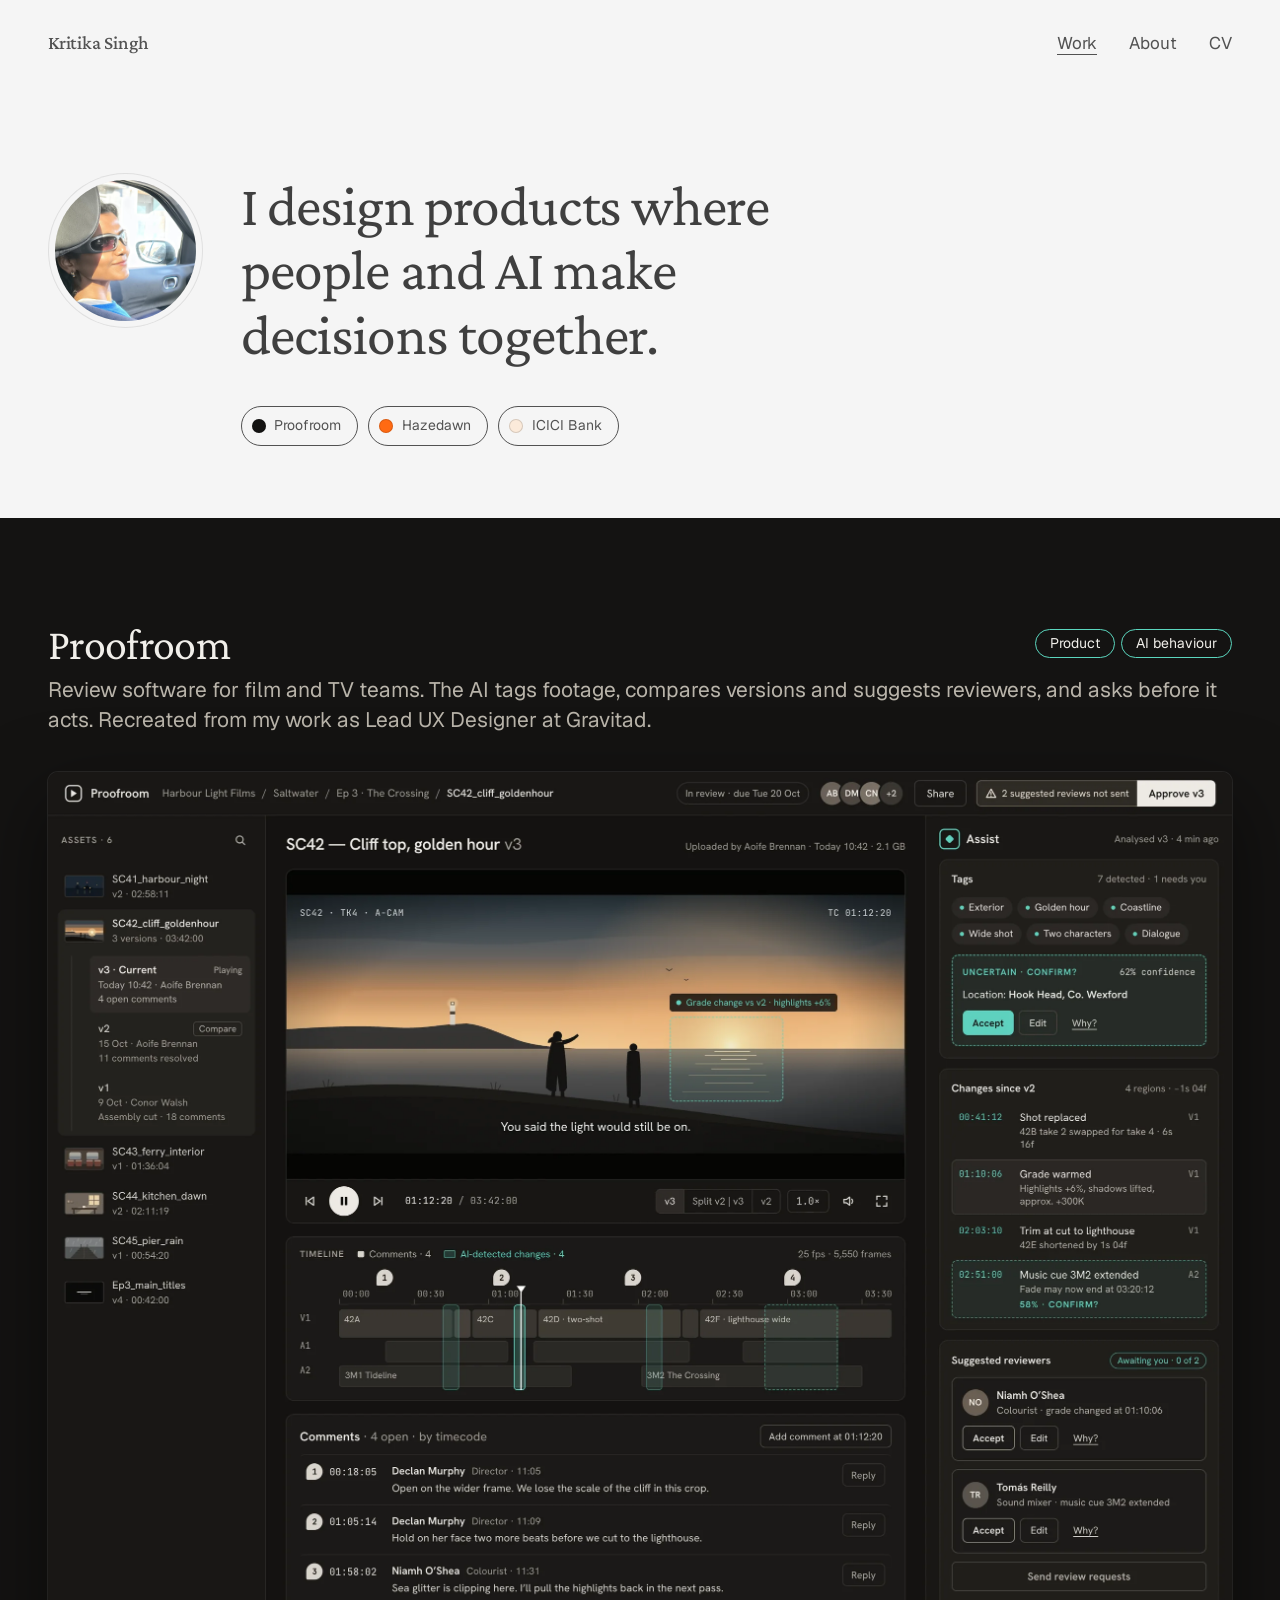
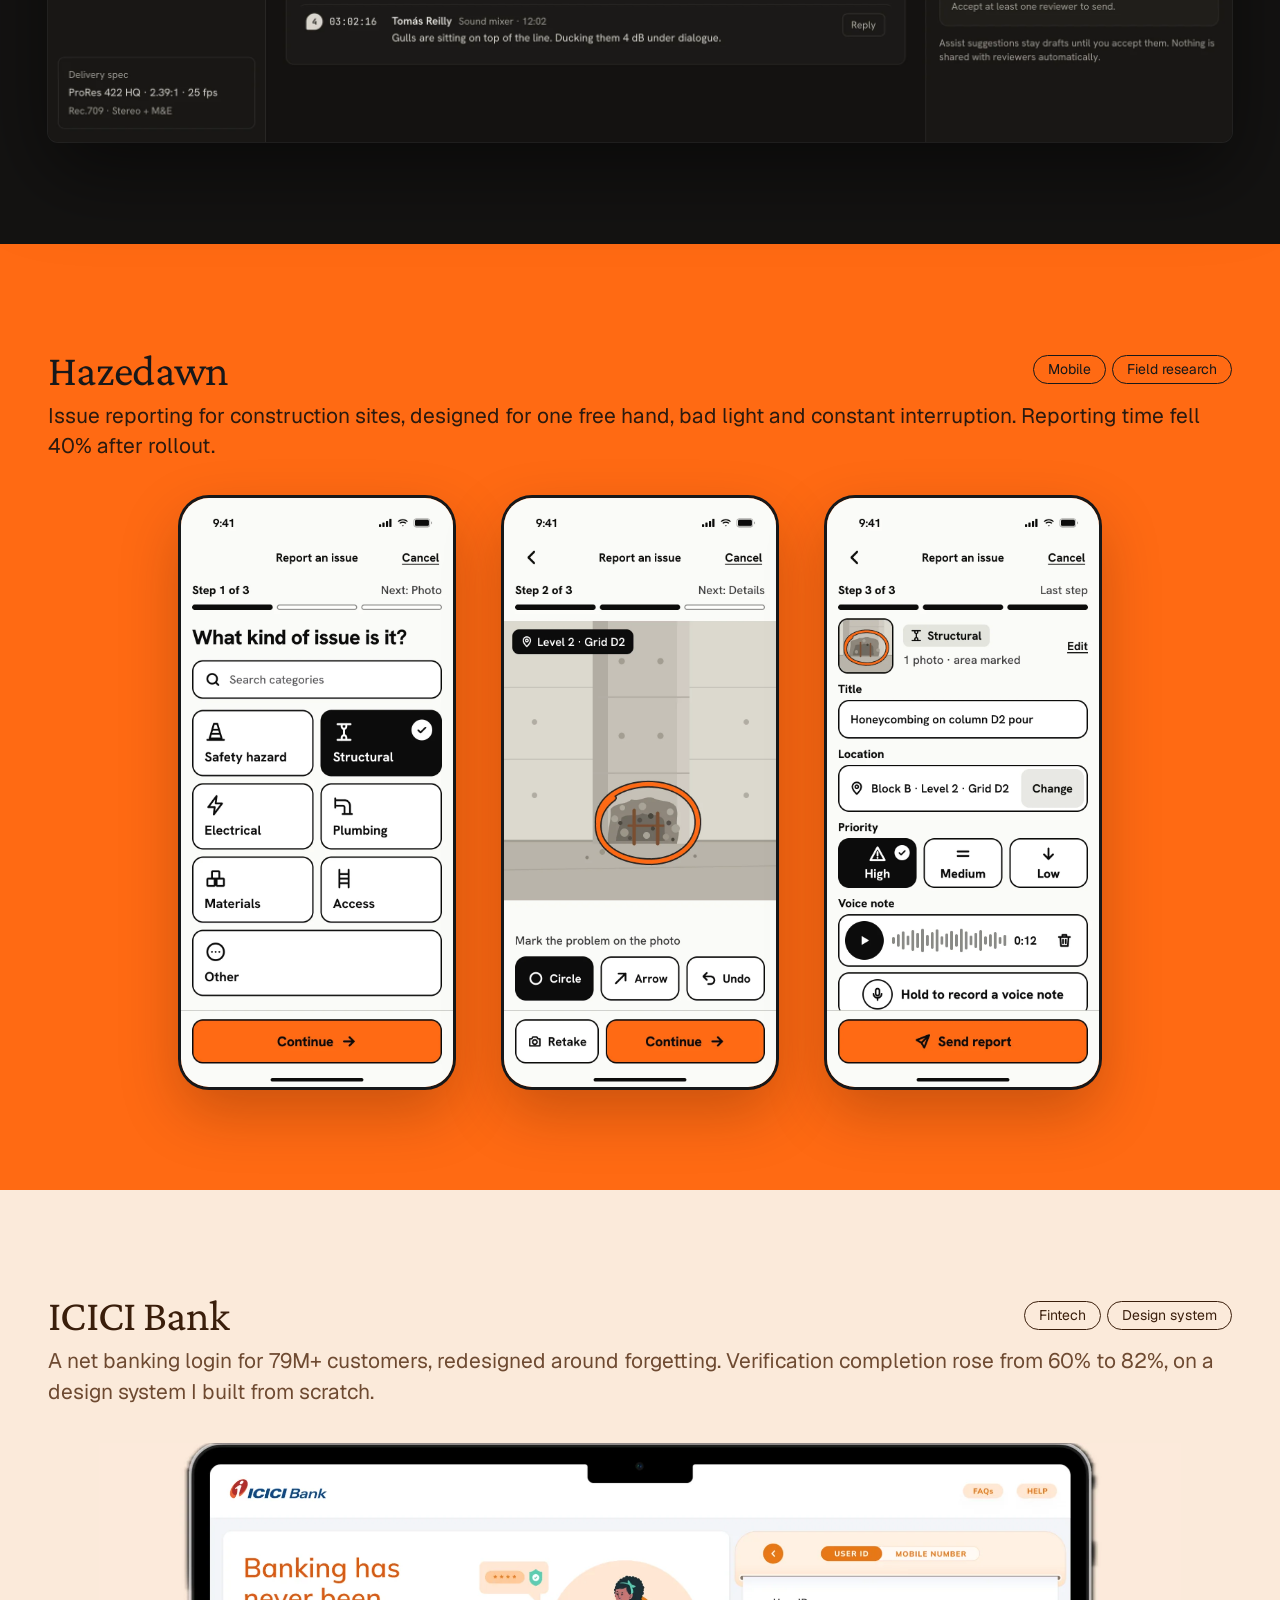
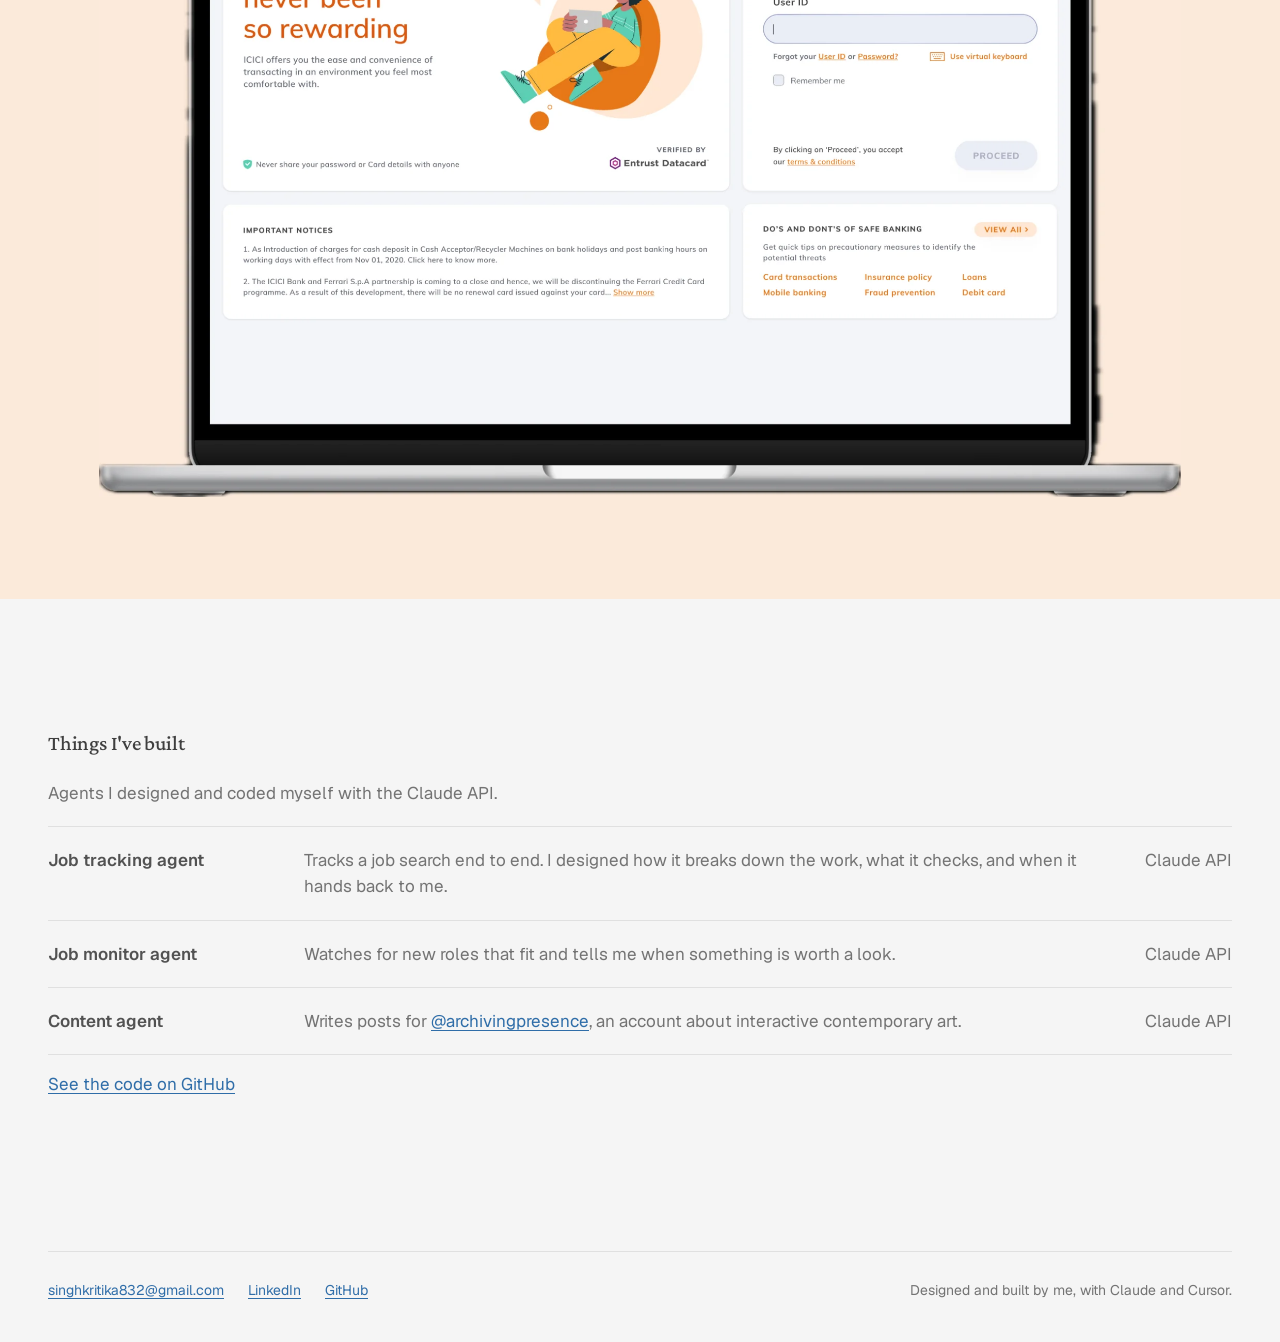
==== site/index.html @ a0b753ae "Hero: original headline back; photo aligned to text top and page margin Co-Authored-By: Claude Opus " ====
<!doctype html>
<html lang="en">
<head>
  <meta charset="utf-8">
  <meta name="viewport" content="width=device-width, initial-scale=1">
  <title>Kritika Singh, product designer</title>
  <meta name="description" content="Kritika Singh is a product designer in Dublin. Six years designing AI tools, fintech and B2B products, from first sketch to launch.">
  <meta property="og:title" content="Kritika Singh, product designer">
  <meta property="og:description" content="Product designer in Dublin. AI tools, fintech and B2B, from first sketch to launch.">
  <meta property="og:image" content="https://kritikacsingh.com/img/proofroom-workspace.webp">
  <meta property="og:type" content="website">
  <link rel="icon" href="favicon.svg" type="image/svg+xml">
  <link rel="preload" href="fonts/Geist-Variable.woff2" as="font" type="font/woff2" crossorigin>
  <link rel="preload" href="fonts/CrimsonPro-Variable.woff2" as="font" type="font/woff2" crossorigin>
  <link rel="stylesheet" href="styles.css">
</head>
<body>
  <div class="wrap">
    <header class="site-head">
      <a class="name" href="/">Kritika Singh</a>
      <nav aria-label="Main">
        <a href="/" aria-current="page">Work</a>
        <a href="about.html">About</a>
        <a href="kritika-singh-cv.pdf">CV</a>
      </nav>
    </header>

    <main>
      <section class="intro intro-side">
        <img class="portrait" src="img/kritika.webp" width="640" height="640" alt="Kritika Singh, smiling in sunglasses in the front seat of a car on a sunny day.">
        <div class="intro-text">
          <h1 class="hero-line">I design products where people and AI make decisions together.</h1>
          <ul class="index" aria-label="Case studies">
            <li><a href="proofroom.html"><i style="background:#141312"></i>Proofroom</a></li>
            <li><a href="hazedawn.html"><i style="background:#FF6A13"></i>Hazedawn</a></li>
            <li><a href="icici.html"><i style="background:#FBEADA"></i>ICICI Bank</a></li>
          </ul>
        </div>
      </section>

      <a class="feature slab slab-proofroom" href="proofroom.html">
        <div class="shot">
          <img src="img/proofroom-workspace.webp" width="2400" height="1967"
               alt="Proofroom review workspace: a film frame of two figures on a cliff at golden hour, a timeline with AI-detected changes, and an Assist panel with tags, version changes and suggested reviewers.">
        </div>
        <div class="feature-meta">
          <h2>Proofroom</h2>
          <span class="tags"><span class="kind">Product</span><span class="kind">AI behaviour</span></span>
          <p>Review software for film and TV teams. The AI tags footage, compares versions and suggests reviewers, and asks before it acts. Recreated from my work as Lead UX Designer at Gravitad.</p>
        </div>
      </a>

      <a class="feature slab slab-hazedawn" href="hazedawn.html">
        <div class="shot phones three" aria-hidden="true">
          <img src="img/hazedawn-step1.webp" width="786" height="1704" alt="">
          <img src="img/hazedawn-step2.webp" width="786" height="1704" alt="">
          <img src="img/hazedawn-step3.webp" width="786" height="1704" alt="">
        </div>
        <div class="feature-meta">
          <h2>Hazedawn</h2>
          <span class="tags"><span class="kind">Mobile</span><span class="kind">Field research</span></span>
          <p>Issue reporting for construction sites, designed for one free hand, bad light and constant interruption. Reporting time fell 40% after rollout.</p>
        </div>
      </a>

      <a class="feature slab slab-icici" href="icici.html">
        <div class="shot" style="padding:0 clamp(0px,4vw,64px)">
          <img src="img/icici-login-home.webp" width="2096" height="1266"
               alt="ICICI Bank's redesigned net banking login on a laptop, with User ID and Mobile Number tabs side by side.">
        </div>
        <div class="feature-meta">
          <h2>ICICI Bank</h2>
          <span class="tags"><span class="kind">Fintech</span><span class="kind">Design system</span></span>
          <p>A net banking login for 79M+ customers, redesigned around forgetting. Verification completion rose from 60% to 82%, on a design system I built from scratch.</p>
        </div>
      </a>

      <section class="section" aria-labelledby="built">
        <h2 id="built" class="built-head">Things I've built</h2>
        <p class="built-sub">Agents I designed and coded myself with the Claude API.</p>
        <ul class="rows">
          <li>
            <span class="title">Job tracking agent</span>
            <span class="desc">Tracks a job search end to end. I designed how it breaks down the work, what it checks, and when it hands back to me.</span>
            <span class="when">Claude API</span>
          </li>
          <li>
            <span class="title">Job monitor agent</span>
            <span class="desc">Watches for new roles that fit and tells me when something is worth a look.</span>
            <span class="when">Claude API</span>
          </li>
          <li>
            <span class="title">Content agent</span>
            <span class="desc">Writes posts for <a href="https://instagram.com/archivingpresence">@archivingpresence</a>, an account about interactive contemporary art.</span>
            <span class="when">Claude API</span>
          </li>
        </ul>
        <p style="margin-top:16px"><a href="https://github.com/kritikacsingh-ai">See the code on GitHub</a></p>
      </section>
    </main>

    <footer class="site-foot">
      <ul>
        <li><a href="mailto:singhkritika832@gmail.com">singhkritika832@gmail.com</a></li>
        <li><a href="https://www.linkedin.com/in/kritikasinghdesigner">LinkedIn</a></li>
        <li><a href="https://github.com/kritikacsingh-ai">GitHub</a></li>
      </ul>
      <p>Designed and built by me, with Claude and Cursor.</p>
    </footer>
  </div>

</body>
</html>
---- site/styles.css ----
/* Kritika Singh — portfolio
   One family (Geist), one accent (cobalt, links and focus only).
   The work carries the colour; the page stays quiet around it. */

@font-face {
  font-family: "Crimson Pro";
  src: url("fonts/CrimsonPro-Variable.woff2") format("woff2");
  font-weight: 200 900; font-style: normal; font-display: swap;
}
@font-face {
  font-family: "Geist";
  src: url("fonts/Geist-Variable.woff2") format("woff2");
  font-weight: 100 900;
  font-style: normal;
  font-display: swap;
}

:root {
  --paper: #F5F5F5;      /* Rachel's background */
  --ink: #525252;        /* body text: mid grey */
  --ink-strong: #3F3F3F; /* headings: soft charcoal, never black */
  --muted: #737373;      /* secondary text, still AA on #F5F5F5 */
  --rule: #E0E0E0;
  --plate: #EBEBEB;
  --serif: "Crimson Pro", "Iowan Old Style", Georgia, serif;
  --baby: #B9DCF6;       /* baby blue: fills, pills, highlights */
  --baby-soft: #E4F1FB;
  --accent: #2F6DA8;     /* deeper blue for link text, readable on paper */

  --measure: 38rem;
  --wide: 76rem;
  --gutter: clamp(16px, 4vw, 48px);

  --step--1: 0.875rem;
  --step-0: 1.0625rem;
  --step-1: 1.3125rem;
  --step-2: 1.75rem;
  --step-3: clamp(2rem, 4.2vw, 2.75rem);
  --step-4: clamp(2.5rem, 7vw, 5rem);
}

*, *::before, *::after { box-sizing: border-box; }
html { -webkit-text-size-adjust: 100%; }
body {
  margin: 0;
  background: var(--paper);
  color: var(--ink);
  font-family: "Geist", "Geist Fallback", system-ui, -apple-system, "Segoe UI", sans-serif;
  font-size: var(--step-0);
  line-height: 1.55;
  font-feature-settings: "ss01";
  -webkit-font-smoothing: antialiased;
}
img { display: block; max-width: 100%; height: auto; }
a { color: var(--accent); text-decoration-thickness: 1px; text-underline-offset: 0.18em; }
a:hover { text-decoration-thickness: 2px; }
:focus-visible { outline: 2px solid var(--accent); outline-offset: 3px; border-radius: 2px; }
p { margin: 0 0 1em; }
h1, h2, h3 { margin: 0; font-weight: 600; letter-spacing: -0.02em; color: var(--ink-strong); }

.wrap { width: min(var(--wide), 100% - 2 * var(--gutter)); margin-inline: auto; }
.prose { max-width: var(--measure); }

/* Header */
.site-head {
  display: flex; justify-content: space-between; align-items: baseline; gap: 1rem;
  padding-block: 28px 0;
}
.site-head .name { color: var(--ink); text-decoration: none; font-weight: 600; }
.site-head nav { display: flex; gap: clamp(14px, 3vw, 32px); }
.site-head nav a { color: var(--ink); text-decoration: none; }
.site-head nav a[aria-current="page"] { text-decoration: underline; text-underline-offset: 0.3em; }
.site-head nav a:hover { color: var(--accent); }

/* Home intro */
.intro { padding-block: clamp(64px, 12vw, 152px) clamp(40px, 6vw, 72px); }
.intro h1 {
  font-size: var(--step-4); line-height: 1.02; letter-spacing: -0.035em; font-weight: 600;
  max-width: 15ch;
}
.intro p { margin-top: 1.75rem; color: var(--muted); font-size: var(--step-1); line-height: 1.45; max-width: 34ch; }

/* Featured project */
.feature { display: flex; flex-direction: column; color: inherit; text-decoration: none; }
.feature .shot { border-radius: 10px; overflow: hidden; background: var(--plate); }
.feature .shot img { transition: transform .6s cubic-bezier(.2,.7,.2,1); }
.feature:hover .shot img { transform: scale(1.012); }
.feature-next { margin-top: clamp(64px, 9vw, 112px); }
@media (max-width: 760px) {
  .feature .shot.phones.three { grid-template-columns: repeat(3, minmax(0, 1fr)); gap: 10px; padding: 20px 14px; }
  .feature .shot.phones img { border-radius: 12px; }
}
.feature .shot.phones img { transition: transform .6s cubic-bezier(.2,.7,.2,1); }
/* Name and summary sit above the picture */
.feature-meta {
  order: -1;
  display: grid; grid-template-columns: 1fr auto; gap: .5rem 2rem; align-items: center;
  padding-block: 0 20px;
}
.feature-meta h2 { font-size: var(--step-2); }
.feature:hover h2 { color: var(--accent); }
.feature-meta .tags { justify-self: end; display: flex; gap: 6px; flex-wrap: wrap; justify-content: flex-end; }
.feature-meta .kind {
  white-space: nowrap;
  padding: 5px 14px; border: 1px solid var(--ink); border-radius: 999px;
  font-size: var(--step--1); line-height: 1.2; color: var(--ink);
}
.feature-meta p { grid-column: 1 / -1; color: var(--muted); margin: 0; }

/* Project list */
.section { padding-block: clamp(72px, 10vw, 128px) 0; }
.section > h2 { font-size: var(--step-1); margin-bottom: 20px; }
.rows { list-style: none; margin: 0; padding: 0; border-top: 1px solid var(--rule); }
.rows li {
  display: grid; grid-template-columns: minmax(9rem, 14rem) 1fr auto; gap: 1rem 2rem;
  padding-block: 20px; border-bottom: 1px solid var(--rule); align-items: baseline;
}
.rows .title { font-weight: 600; }
.rows .desc { color: var(--muted); }
.rows .when { color: var(--muted); font-variant-numeric: tabular-nums; white-space: nowrap; }
@media (max-width: 640px) {
  .rows li { grid-template-columns: 1fr auto; }
  .rows .desc { grid-column: 1 / -1; grid-row: 2; }
}

/* Case study */
.cs-head { padding-block: clamp(56px, 10vw, 120px) 0; }
.cs-head .project { color: var(--muted); margin-bottom: 1rem; }
.cs-head h1 { font-size: var(--step-3); line-height: 1.1; letter-spacing: -0.03em; max-width: 22ch; }
.facts {
  display: grid; grid-template-columns: repeat(4, minmax(0, 1fr)); gap: 1.25rem 2rem;
  margin: clamp(40px, 6vw, 64px) 0 0; padding: 24px 0 0; border-top: 1px solid var(--rule);
}
.facts div { min-width: 0; }
.facts dt { color: var(--muted); font-size: var(--step--1); }
.facts dd { margin: .2rem 0 0; }
@media (max-width: 760px) { .facts { grid-template-columns: repeat(2, minmax(0, 1fr)); } }

.story {
  display: grid; grid-template-columns: repeat(2, minmax(0, 1fr)); gap: 2rem clamp(32px, 6vw, 96px);
  padding-block: clamp(40px, 6vw, 64px) 0;
}
.story h2 { font-size: var(--step-0); margin-bottom: .5rem; }
.story p { color: var(--ink); }
@media (max-width: 760px) { .story { grid-template-columns: 1fr; } }

.note {
  margin-top: 8px; padding: 16px 20px; border-left: 2px solid var(--ink);
  background: var(--plate); color: var(--ink); max-width: 46rem; font-size: var(--step--1); line-height: 1.5;
}
.note p { margin: 0; }

figure { margin: 0; }
.plate { border-radius: 10px; overflow: hidden; background: var(--plate); }
.fig { padding-block: clamp(48px, 7vw, 88px) 0; }
figcaption { color: var(--muted); font-size: var(--step--1); margin-top: 12px; max-width: 60ch; }

.chapter { padding-block: clamp(80px, 11vw, 144px) 0; }
.chapter > h2 { font-size: var(--step-2); max-width: 24ch; }
.chapter > .prose { margin-top: 1rem; }

/* Behaviour grid: confidence × who it affects */
.behaviour { margin-top: clamp(32px, 5vw, 48px); }
.matrix {
  display: grid; grid-template-columns: auto 1fr 1fr; grid-template-rows: auto 1fr 1fr;
  gap: 8px; max-width: 56rem;
}
.matrix .axis { color: var(--muted); font-size: var(--step--1); }
.matrix .axis-x { align-self: end; padding: 0 4px 4px; }
.matrix .axis-y {
  writing-mode: vertical-rl; transform: rotate(180deg); text-align: center; padding: 4px;
}
.cell {
  background: #fff; border-radius: 8px; padding: 20px 20px 22px; min-height: 9.5rem;
  display: flex; flex-direction: column; gap: .4rem;
}
.cell h3 { font-size: var(--step-0); font-weight: 600; letter-spacing: -0.01em; }
.cell p { margin: 0; color: var(--muted); font-size: var(--step--1); line-height: 1.5; }
.cell .eg { margin-top: auto; padding-top: .6rem; color: var(--ink); font-size: var(--step--1); }
/* The "asks you" cell borrows Proofroom's own uncertain treatment: dashed teal */
.cell.ask { background: #F2F8F6; outline: 1.5px dashed #2F8F7E; outline-offset: -1.5px; }
@media (max-width: 640px) {
  .matrix { grid-template-columns: 1fr; grid-template-rows: none; }
  .matrix .axis-x, .matrix .axis-y, .matrix .corner { display: none; }
  .cell[data-q]::before {
    content: attr(data-q); color: var(--muted); font-size: var(--step--1);
  }
}

/* Hazedawn: site conditions and the design answer to each */
.conditions {
  display: grid; grid-template-columns: repeat(3, minmax(0, 1fr)); gap: 8px;
  margin-top: clamp(32px, 5vw, 48px);
}
.conditions .cell { min-height: 0; }
.conditions .cost { color: var(--muted); font-size: var(--step--1); line-height: 1.5; margin: 0; }
.conditions .answer {
  margin-top: auto; padding-top: 14px; border-top: 1px solid var(--rule);
  font-size: var(--step--1); line-height: 1.5; color: var(--ink);
}
@media (max-width: 760px) { .conditions { grid-template-columns: 1fr; } }

.reframe {
  margin-top: clamp(40px, 6vw, 64px); max-width: 46rem;
  font-size: var(--step-1); line-height: 1.45; letter-spacing: -0.01em;
}
.reframe s { color: var(--muted); text-decoration-thickness: 1px; }

.stats {
  display: grid; grid-template-columns: repeat(4, minmax(0, 1fr)); gap: 1.5rem 2rem;
  margin: clamp(32px, 5vw, 48px) 0 0; padding-top: 24px; border-top: 1px solid var(--rule);
}
.stats div { min-width: 0; }
.stats dt { font-size: var(--step-2); font-weight: 600; letter-spacing: -0.02em; line-height: 1.1; }
.stats dd { margin: .4rem 0 0; color: var(--muted); font-size: var(--step--1); line-height: 1.45; }
@media (max-width: 760px) { .stats { grid-template-columns: repeat(2, minmax(0, 1fr)); } }

.phones.three { grid-template-columns: repeat(3, minmax(0, 17rem)); }
.phones figure figcaption { text-align: left; }
@media (max-width: 760px) { .phones.three { grid-template-columns: minmax(0, 18rem); } }

/* ICICI: login paths before and after */
.paths { display: grid; grid-template-columns: repeat(2, minmax(0, 1fr)); gap: 8px; margin-top: clamp(32px, 5vw, 48px); }
.paths .cell { min-height: 0; gap: .75rem; }
.paths .label { color: var(--muted); font-size: var(--step--1); }
.route { list-style: none; margin: 0; padding: 0; display: grid; gap: 6px; }
.route li {
  display: flex; align-items: baseline; gap: .6rem; padding: 10px 12px; border-radius: 6px;
  background: var(--paper); font-size: var(--step--1); line-height: 1.4;
}
.route li::before { content: "↓"; color: var(--muted); flex: none; }
.route li:first-child::before { content: "→"; }
.route li.dead { background: #F6E9E6; color: #8A2A1B; }
.route li.dead::before { content: "✕"; color: #8A2A1B; }
.route li.ok { background: #E7F1EC; color: #1F5B43; }
.route li.ok::before { content: "✓"; color: #1F5B43; }
@media (max-width: 760px) { .paths { grid-template-columns: 1fr; } }

.strip { display: grid; grid-template-columns: repeat(3, minmax(0, 1fr)); gap: 12px; }
.strip figure .plate { background: #171614; }
.strip figcaption { margin-top: 10px; }
.step { color: var(--ink); font-weight: 600; margin-right: .35em; }
@media (max-width: 760px) { .strip { grid-template-columns: 1fr; max-width: 26rem; } }

.pair { display: grid; grid-template-columns: repeat(2, minmax(0, 1fr)); gap: clamp(16px, 4vw, 48px); }
.pair .plate { background: #171614; }
.phones {
  display: grid; grid-template-columns: repeat(2, minmax(0, 20rem)); gap: clamp(16px, 4vw, 56px);
  justify-content: center; background: var(--plate); border-radius: 10px;
  padding: clamp(24px, 6vw, 72px) clamp(16px, 4vw, 56px);
}
.phones img { border-radius: 28px; box-shadow: 0 0 0 1px rgba(0,0,0,.08); }
@media (max-width: 760px) { .pair { grid-template-columns: 1fr; } }

.detail { display: grid; gap: 12px; }
.detail .plate { background: #171614; }

/* Next / footer */
.next {
  margin-top: clamp(96px, 12vw, 160px); padding-top: 24px; border-top: 1px solid var(--rule);
  display: flex; justify-content: space-between; gap: 1rem; flex-wrap: wrap;
}
.site-foot {
  margin-top: clamp(96px, 12vw, 160px); padding-block: 28px 40px; border-top: 1px solid var(--rule);
  display: flex; justify-content: space-between; gap: 1rem 2rem; flex-wrap: wrap; color: var(--muted);
  font-size: var(--step--1);
}
.site-foot ul { list-style: none; margin: 0; padding: 0; display: flex; gap: 1.5rem; flex-wrap: wrap; }
.site-foot p { margin: 0; }

/* About */
.about { display: grid; grid-template-columns: minmax(0, 1fr) minmax(0, 20rem); gap: 3rem clamp(32px, 8vw, 120px); padding-block: clamp(56px, 10vw, 120px) 0; }
.about h1 { font-size: var(--step-3); line-height: 1.1; letter-spacing: -0.03em; margin-bottom: 1.5rem; max-width: 20ch; }
.about .lede { font-size: var(--step-1); line-height: 1.45; }
.cv { list-style: none; margin: 0; padding: 0; }
.cv li { padding-block: 12px; border-bottom: 1px solid var(--rule); }
.cv li:first-child { border-top: 1px solid var(--rule); }
.cv .org { font-weight: 600; display: block; }
.cv .role { color: var(--muted); font-size: var(--step--1); }
.aside h2 { font-size: var(--step-0); margin-bottom: .75rem; }
.aside + .aside { margin-top: 2.5rem; }
@media (max-width: 820px) { .about { grid-template-columns: 1fr; } }

@media (prefers-reduced-motion: reduce) {
  * { transition: none !important; }
}

/* Small archival screenshots: show near their real size so they stay sharp */
.fig.before .plate { max-width: 680px; background: #fff; }

@media (max-width: 640px) {
  .feature-meta { grid-template-columns: 1fr; }
  .feature-meta .tags { justify-self: start; justify-content: flex-start; }
}

/* ---------- Homepage: one colour world per project ---------- */
html, body { overflow-x: clip; }
.slab {
  --slab-bg: var(--paper); --slab-ink: var(--ink); --slab-muted: var(--muted); --slab-line: var(--ink);
  width: 100vw; margin-left: calc(50% - 50vw); margin-top: 0;
  padding: clamp(56px, 8vw, 112px) max(var(--gutter), calc((100vw - var(--wide)) / 2)) clamp(56px, 8vw, 104px);
  background: var(--slab-bg); color: var(--slab-ink);
}
.slab + .slab { margin-top: 0; }
.slab .feature-meta { padding-bottom: clamp(24px, 3vw, 36px); }
.slab .feature-meta h2 { font-size: var(--step-3); letter-spacing: -0.03em; line-height: 1.05; }
.slab .feature-meta p { color: var(--slab-muted); font-size: var(--step-1); line-height: 1.45; }
.slab .feature-meta .kind { border-color: var(--slab-line); color: var(--slab-ink); }
.slab:hover h2 { color: var(--slab-ink); text-decoration: underline; text-decoration-thickness: 2px; text-underline-offset: .12em; }
.slab .shot { background: transparent; border-radius: 0; overflow: visible; }
.slab .shot img { transition: transform .6s cubic-bezier(.2,.7,.2,1); }
.slab:hover .shot img { transform: translateY(-6px); }
.slab:focus-visible { outline-offset: -6px; }

.slab-proofroom { --slab-bg: #141312; --slab-ink: #F1EFEA; --slab-muted: #B9B4AA; --slab-line: #5BD6BE; }
.slab-proofroom .shot img { border-radius: 10px; box-shadow: 0 0 0 1px rgba(255,255,255,.08), 0 30px 80px rgba(0,0,0,.5); }

.slab-hazedawn { --slab-bg: #FF6A13; --slab-ink: #17181A; --slab-muted: #2B1A0F; --slab-line: #17181A; }
.slab-hazedawn .shot.phones { padding: 0; }
.slab-hazedawn .shot.phones img { border-radius: 28px; box-shadow: 0 0 0 3px #17181A, 0 24px 60px rgba(60,20,0,.28); }

.slab-icici { --slab-bg: #FBEADA; --slab-ink: #3A1E0B; --slab-muted: #6E4A31; --slab-line: #3A1E0B; }

.slab + .section { margin-top: 0; }

@media (max-width: 760px) {
  .slab-hazedawn .shot.phones img { border-radius: 14px; box-shadow: 0 0 0 2px #17181A; }
}
@media (prefers-reduced-motion: reduce) { .slab:hover .shot img { transform: none; } }

@media (max-width: 760px) { .slab .feature-meta p { font-size: var(--step-0); } }

/* Hero index: one swatch per project, matching the slabs below */
.index { list-style: none; margin: clamp(32px, 5vw, 48px) 0 0; padding: 0; display: flex; flex-wrap: wrap; gap: 10px; }
.index a {
  display: inline-flex; align-items: center; gap: .55rem; padding: 8px 16px 8px 10px;
  border: 1px solid var(--ink); border-radius: 999px; color: var(--ink); text-decoration: none;
  font-size: var(--step--1);
}
.index a:hover { background: var(--ink); color: var(--paper); }
.index i { width: 14px; height: 14px; border-radius: 50%; flex: none; box-shadow: inset 0 0 0 1px rgba(0,0,0,.15); }

/* ---------- Hero: a calm sentence plus currently / previously ---------- */
.intro h1.hero-line {
  max-width: 24ch; font-size: clamp(1.9rem, 4.2vw, 3.1rem); line-height: 1.18; letter-spacing: -0.025em;
  font-weight: 500; color: var(--ink-strong);
}
.intro h1.hero-line .hl { background: linear-gradient(transparent 58%, var(--baby) 58%, var(--baby) 92%, transparent 92%); padding: 0 .06em; }
.now-then { display: grid; grid-template-columns: auto 1fr; gap: .35rem 1.25rem; margin: clamp(24px, 4vw, 36px) auto 0; text-align: left; font-size: var(--step-0); max-width: 34rem; }
.now-then dt { color: var(--muted); }
.now-then dd { margin: 0; color: var(--ink); }

/* Centered hero with portrait */
.intro-centered { display: flex; flex-direction: column; align-items: center; text-align: center; padding-top: clamp(48px, 8vw, 96px); }
.intro-centered .portrait {
  width: clamp(120px, 16vw, 184px); height: auto; aspect-ratio: 1; border-radius: 50%; object-fit: cover;
  margin-bottom: clamp(24px, 4vw, 40px); box-shadow: 0 0 0 6px var(--paper), 0 0 0 7px var(--rule);
}
.intro-centered h1.hero-line { margin-inline: auto; }
.intro-centered p { margin-inline: auto; }
.intro-centered .index { justify-content: center; }


/* Cursor: a small circle of my photo (mouse and trackpad only) */
@media (hover: hover) and (pointer: fine) {
  html, body {
    cursor: url("img/cursor-40.png") 20 20, auto;
    cursor: -webkit-image-set(url("img/cursor-40.png") 1x, url("img/cursor-80.png") 2x) 20 20, auto;
    cursor: image-set(url("img/cursor-40.png") 1x, url("img/cursor-80.png") 2x) 20 20, auto;
  }
  a, button, [role="button"] {
    cursor: url("img/cursor-link-40.png") 20 20, pointer;
    cursor: -webkit-image-set(url("img/cursor-link-40.png") 1x, url("img/cursor-link-80.png") 2x) 20 20, pointer;
    cursor: image-set(url("img/cursor-link-40.png") 1x, url("img/cursor-link-80.png") 2x) 20 20, pointer;
  }
}

/* Wordmark: Kritika, with the final "a" turned into AI */
.site-head .name { letter-spacing: -0.01em; }
.name-ai {
  display: inline-block; margin-left: 1px; padding: 0 .28em; border-radius: .3em;
  background: var(--baby); color: #1E3F5E; font-size: .82em; line-height: 1.35; vertical-align: .08em;
}
.slab .feature-meta h2 { color: var(--slab-ink); }
.index a:hover { background: var(--baby); border-color: var(--baby); color: #1E3F5E; }
.intro h1.hero-line { text-wrap: balance; max-width: 26ch; }
.now-then { max-width: 42rem; }

.built-head { font-size: var(--step-2); }
.built-sub { color: var(--muted); margin: .4rem 0 20px; }
.intro h1.hero-line + .index { margin-top: clamp(28px, 4vw, 40px); }

/* Typography: serif display (Crimson Pro), Geist for everything else */
h1, h2, h3, .site-head .name { font-family: var(--serif); font-weight: 500; letter-spacing: -0.01em; }
.intro h1.hero-line { font-family: var(--serif); font-weight: 400; letter-spacing: -0.015em; font-size: clamp(2.2rem, 5vw, 3.6rem); line-height: 1.12; }
.cs-head h1, .about h1 { font-weight: 400; letter-spacing: -0.015em; }
.slab .feature-meta h2 { font-weight: 400; letter-spacing: -0.015em; }
.site-head .name { font-size: 1.2rem; }
.rows .title, .cell h3, .story h2, .aside h2, .facts dt { font-family: "Geist", system-ui, sans-serif; }

/* Hero: photo on the left, sentence beside it, left aligned */
.intro-side {
  display: grid; grid-template-columns: auto minmax(0, 1fr); gap: clamp(20px, 3.5vw, 48px);
  align-items: center; text-align: left; padding-top: clamp(56px, 9vw, 120px);
}
.intro-side .portrait {
  width: clamp(112px, 13vw, 168px); height: auto; aspect-ratio: 1; border-radius: 50%; object-fit: cover;
  box-shadow: 0 0 0 6px var(--paper), 0 0 0 7px var(--rule);
}
.intro-side h1.hero-line { margin: 0; max-width: 22ch; }
.intro-side .index { justify-content: flex-start; margin-top: clamp(20px, 3vw, 32px); }
@media (max-width: 640px) {
  .intro-side { grid-template-columns: 1fr; gap: 20px; }
  .intro-side .portrait { width: 96px; }
}
/* align: photo top = headline top, photo left edge (ring included) = page margin */
.intro-side { align-items: start; }
.intro-side .portrait { margin: 7px 0 0 7px; width: clamp(104px, 11vw, 150px); }
.intro-side h1.hero-line { max-width: 20ch; }
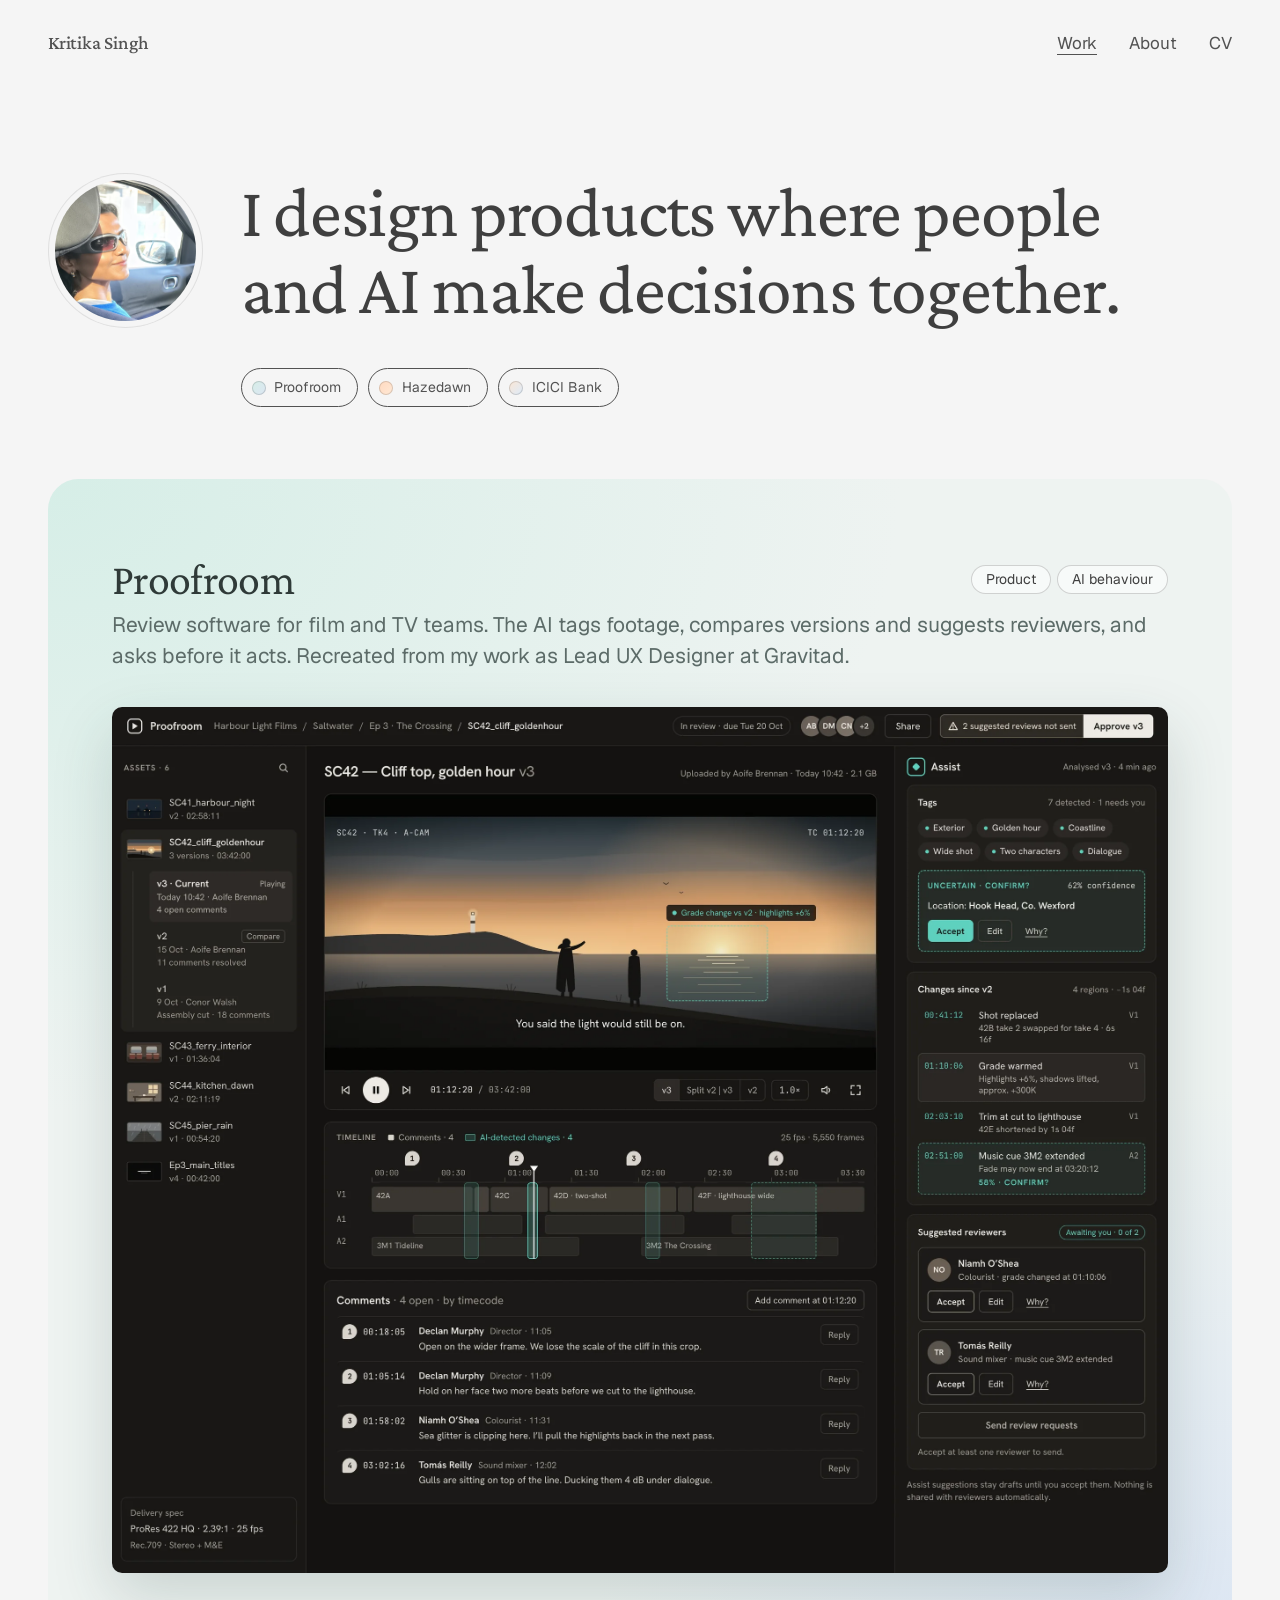
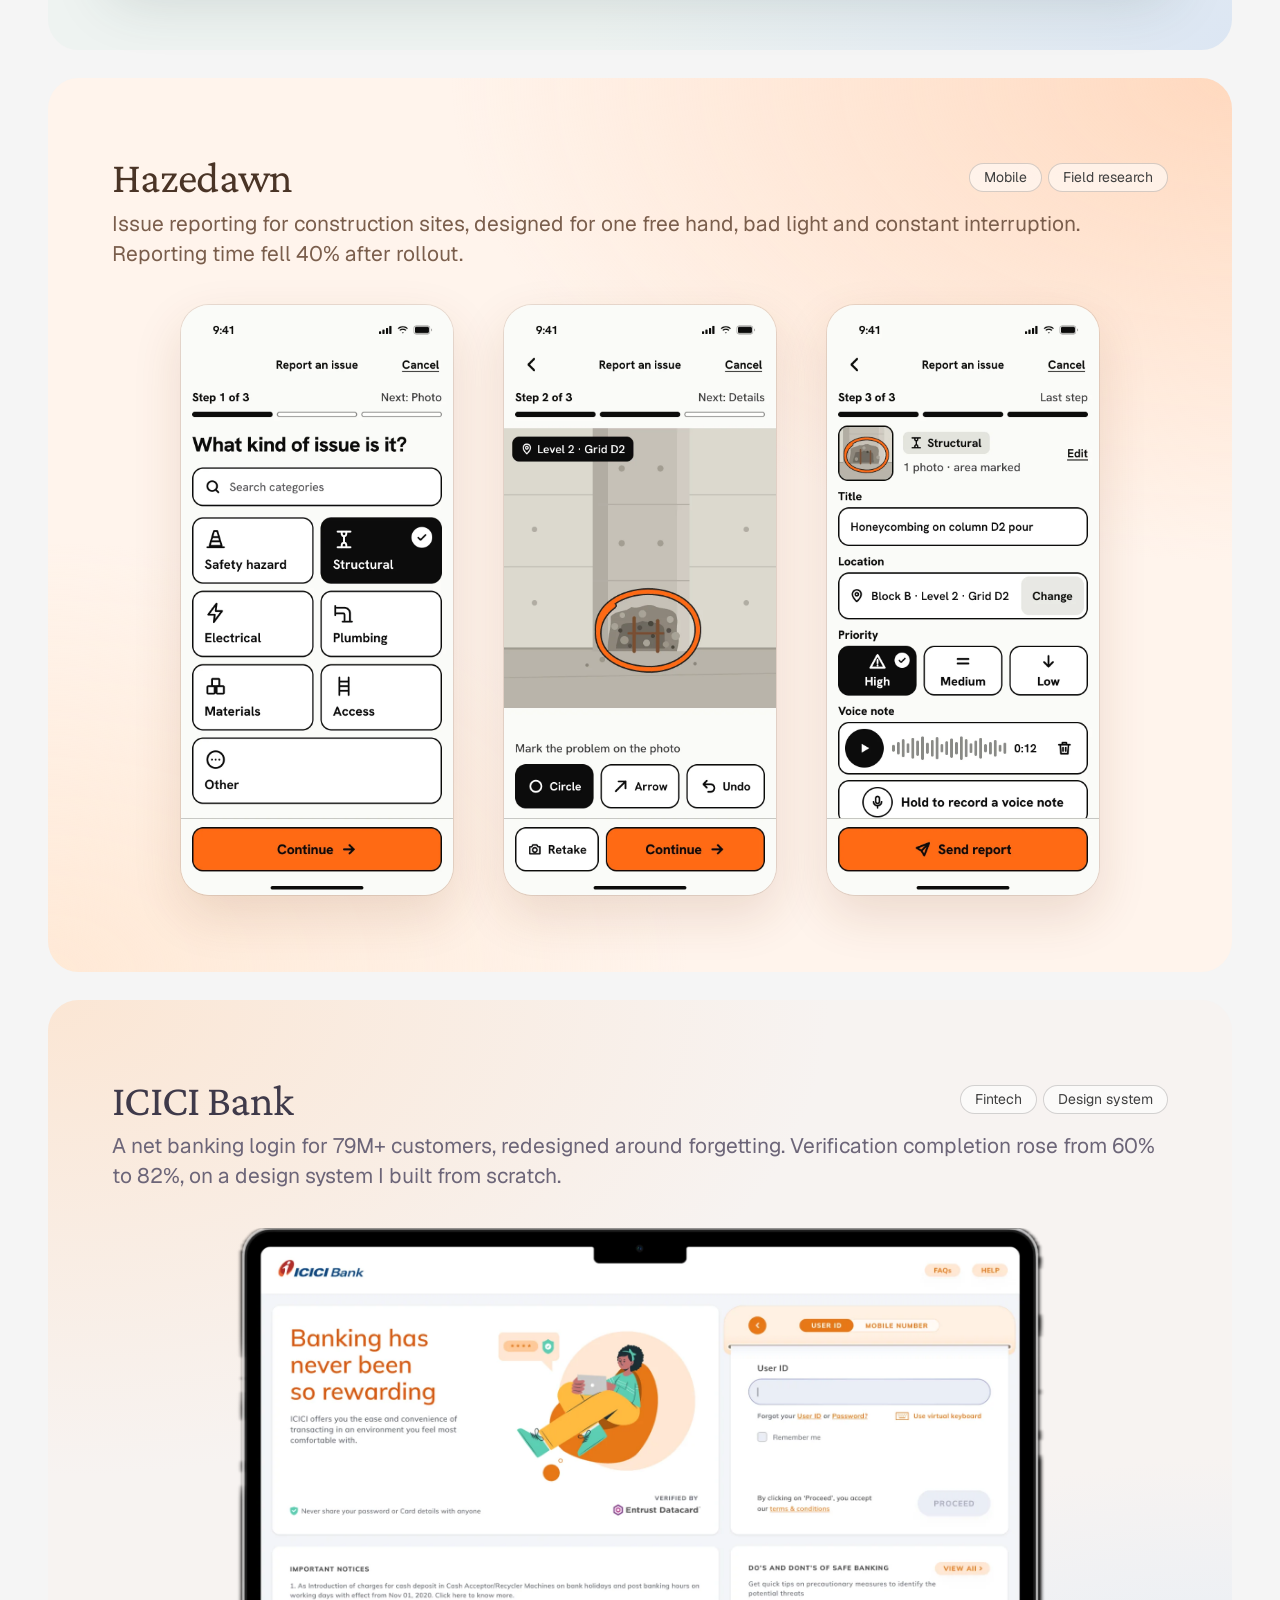
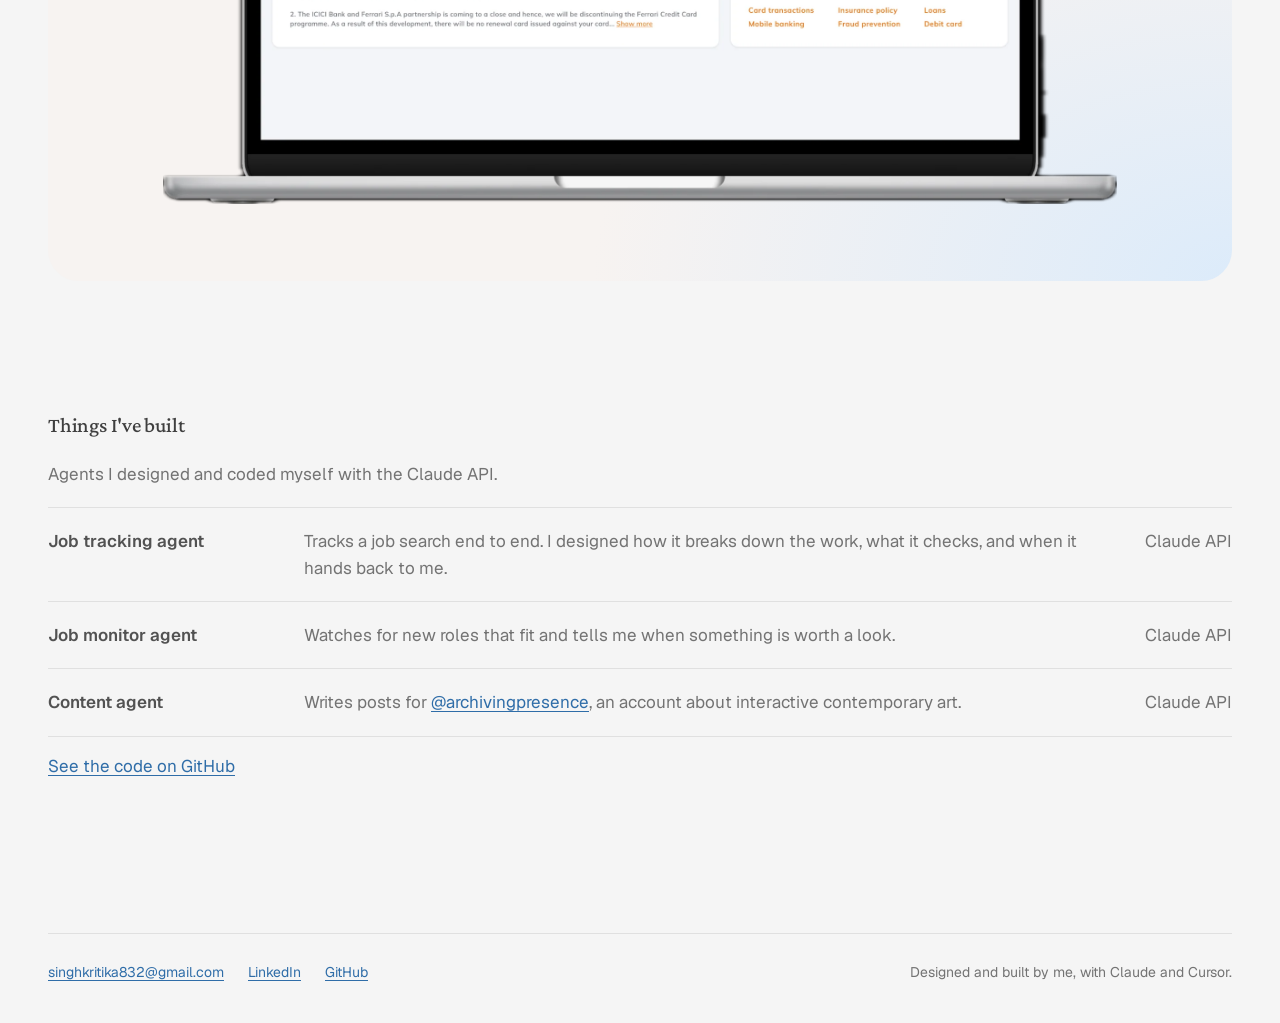
==== commit d1d4c4a3: "Softer project containers: rounded cards with gentle gradients Co-Authored-By: Claude Opus 5.5 <nore" ====
--- a/site/index.html
+++ b/site/index.html
@@ -31,9 +31,9 @@
         <div class="intro-text">
           <h1 class="hero-line">I design products where people and AI make decisions together.</h1>
           <ul class="index" aria-label="Case studies">
-            <li><a href="proofroom.html"><i style="background:#141312"></i>Proofroom</a></li>
-            <li><a href="hazedawn.html"><i style="background:#FF6A13"></i>Hazedawn</a></li>
-            <li><a href="icici.html"><i style="background:#FBEADA"></i>ICICI Bank</a></li>
+            <li><a href="proofroom.html"><i style="background:linear-gradient(135deg,#D6EEE7,#DCE6F3)"></i>Proofroom</a></li>
+            <li><a href="hazedawn.html"><i style="background:linear-gradient(135deg,#FFD9BF,#FFE9D6)"></i>Hazedawn</a></li>
+            <li><a href="icici.html"><i style="background:linear-gradient(135deg,#FBE6D4,#DCEBFA)"></i>ICICI Bank</a></li>
           </ul>
         </div>
       </section>
--- a/site/styles.css
+++ b/site/styles.css
@@ -417,3 +417,43 @@
 .intro-side { align-items: start; }
 .intro-side .portrait { margin: 7px 0 0 7px; width: clamp(104px, 11vw, 150px); }
 .intro-side h1.hero-line { max-width: 20ch; }
+/* hero text fills the width beside the photo */
+.intro-side h1.hero-line { max-width: none; font-size: clamp(2.2rem, 5.6vw, 4.9rem); line-height: 1.08; text-wrap: balance; }
+
+/* ---------- Softer project containers: rounded, inset, gentle gradients ---------- */
+.slab {
+  width: auto; margin: clamp(16px, 2.5vw, 28px) 0 0; border-radius: clamp(20px, 2.4vw, 32px);
+  padding: clamp(36px, 6vw, 88px) clamp(20px, 5vw, 80px) clamp(40px, 6vw, 80px);
+}
+.slab:first-of-type { margin-top: 0; }
+.slab .feature-meta .kind { background: rgba(255,255,255,.55); border-color: rgba(63,63,63,.22); color: var(--ink-strong); }
+
+.slab-proofroom {
+  --slab-ink: #2F3A38; --slab-muted: #5C6B68; --slab-line: #2F3A38;
+  background:
+    radial-gradient(120% 90% at 0% 0%, #D6EEE7 0%, rgba(214,238,231,0) 60%),
+    radial-gradient(90% 80% at 100% 100%, #DCE6F3 0%, rgba(220,230,243,0) 60%),
+    #EEF3F1;
+}
+.slab-proofroom .shot img { box-shadow: 0 1px 0 rgba(255,255,255,.6) inset, 0 24px 60px rgba(40,70,64,.18); }
+
+.slab-hazedawn {
+  --slab-ink: #4A3426; --slab-muted: #7A5E4C; --slab-line: #4A3426;
+  background:
+    radial-gradient(110% 90% at 100% 0%, #FFD9BF 0%, rgba(255,217,191,0) 60%),
+    radial-gradient(90% 80% at 0% 100%, #FFE9D6 0%, rgba(255,233,214,0) 60%),
+    #FFF4EC;
+}
+.slab-hazedawn .shot.phones img { border-radius: 28px; box-shadow: 0 0 0 1px rgba(74,52,38,.12), 0 20px 50px rgba(120,60,20,.14); }
+
+.slab-icici {
+  --slab-ink: #3F3A4A; --slab-muted: #6C6578; --slab-line: #3F3A4A;
+  background:
+    radial-gradient(110% 90% at 0% 0%, #FBE6D4 0%, rgba(251,230,212,0) 60%),
+    radial-gradient(90% 80% at 100% 100%, #DCEBFA 0%, rgba(220,235,250,0) 60%),
+    #F7F3F1;
+}
+@media (max-width: 760px) {
+  .slab-hazedawn .shot.phones img { border-radius: 14px; box-shadow: 0 0 0 1px rgba(74,52,38,.14); }
+}
+.slab + .slab { margin-top: clamp(16px, 2.5vw, 28px); }
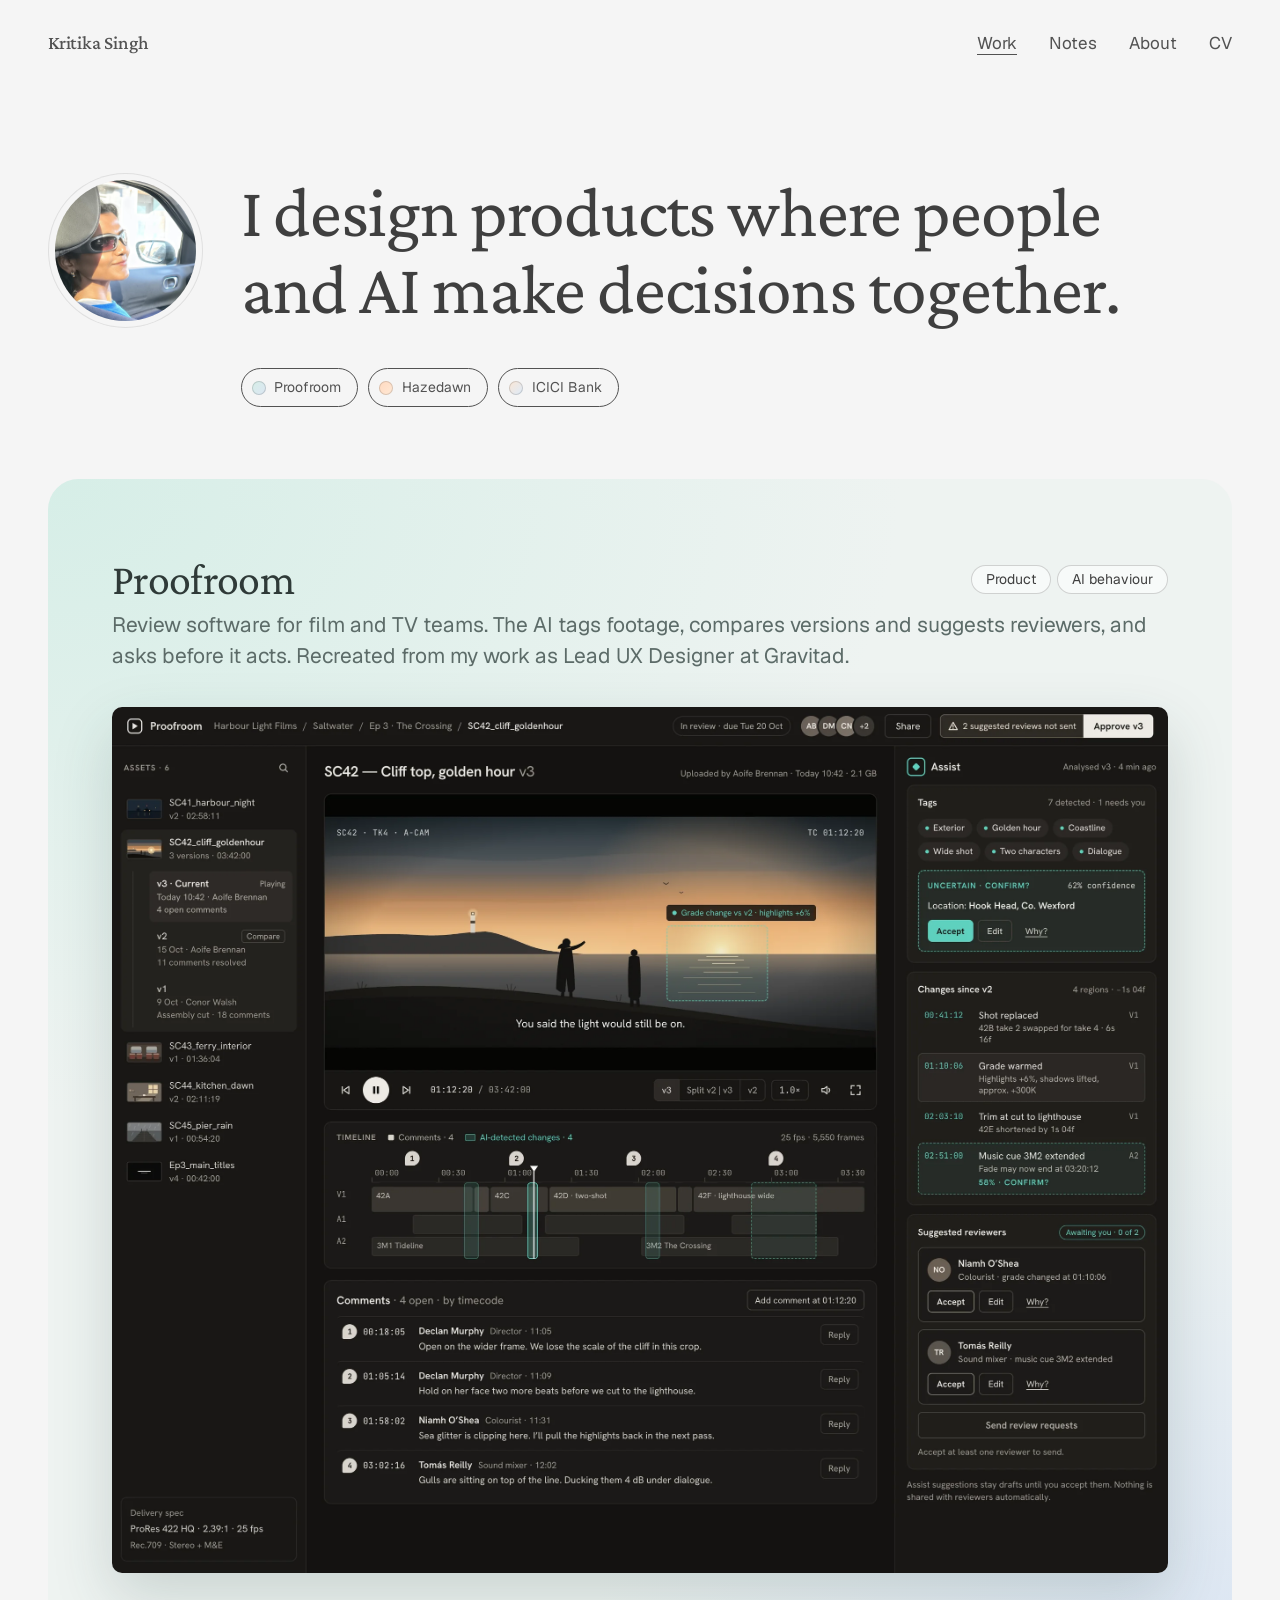
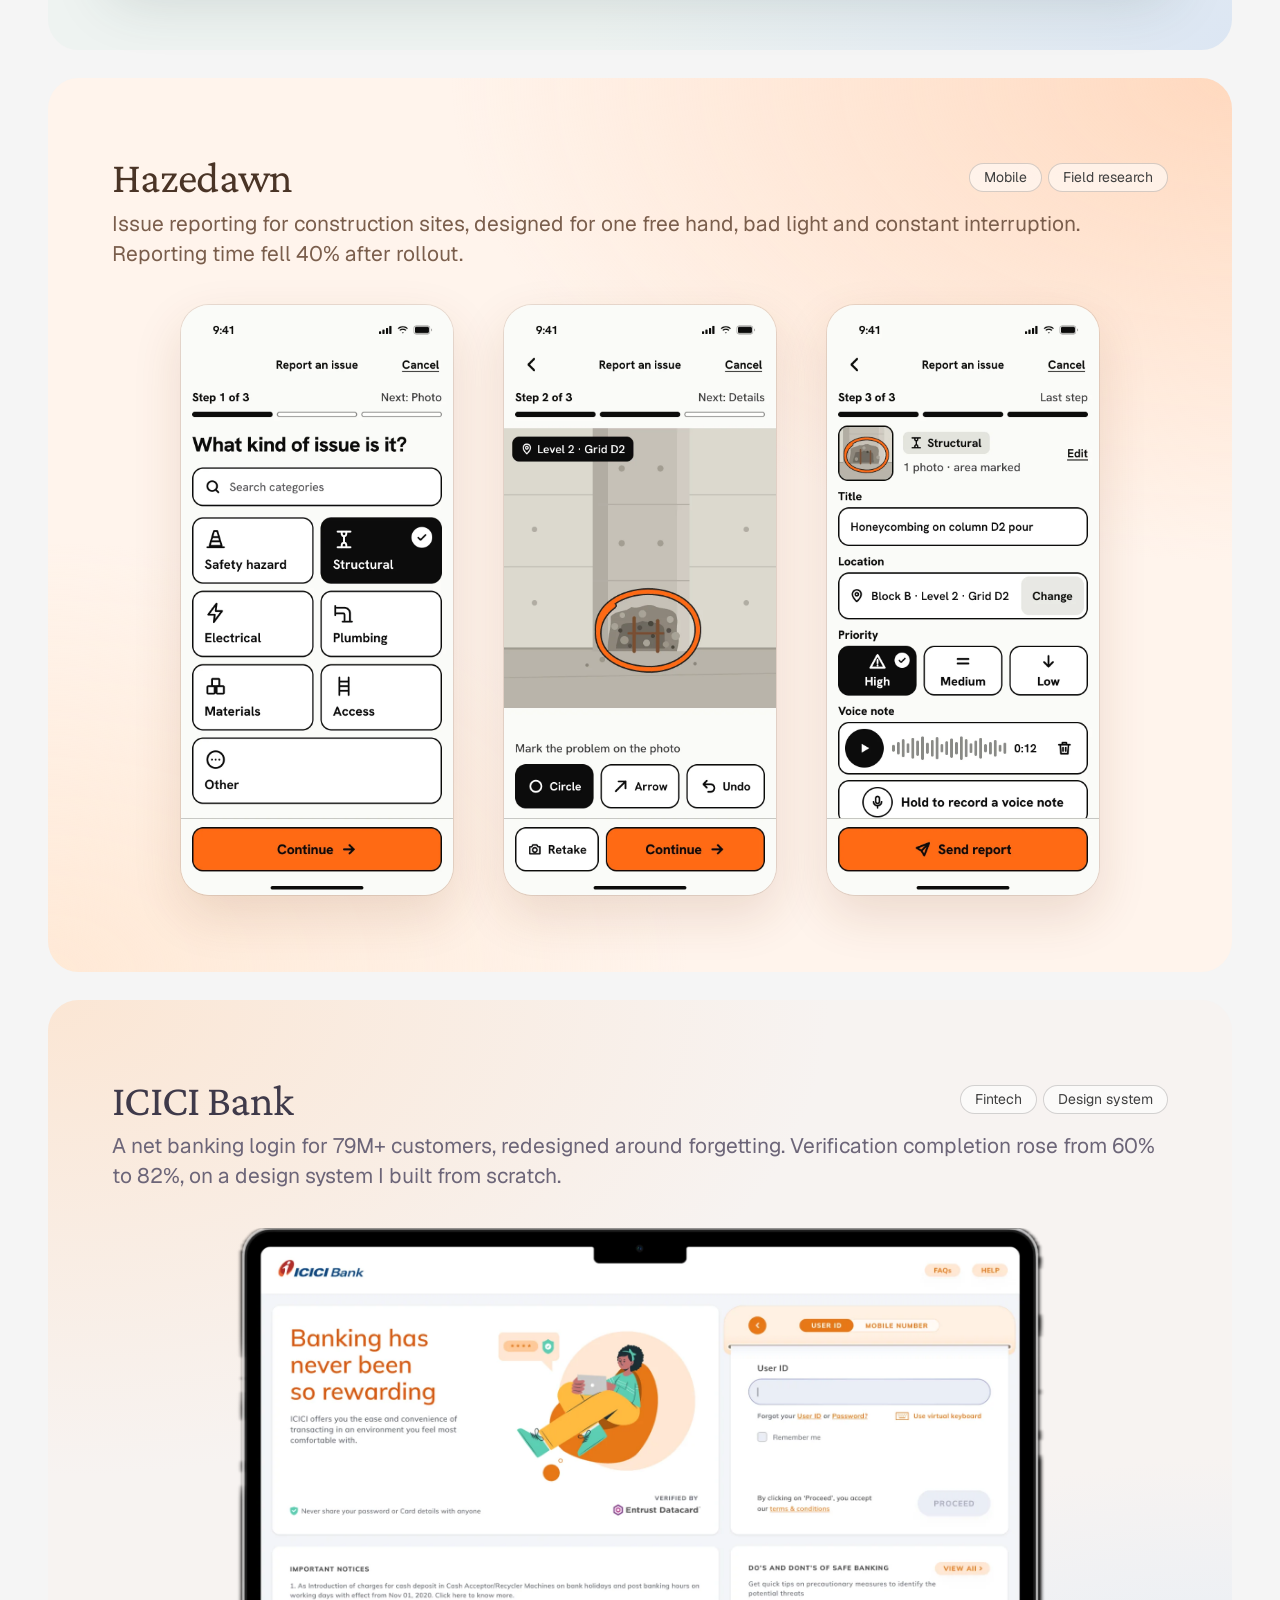
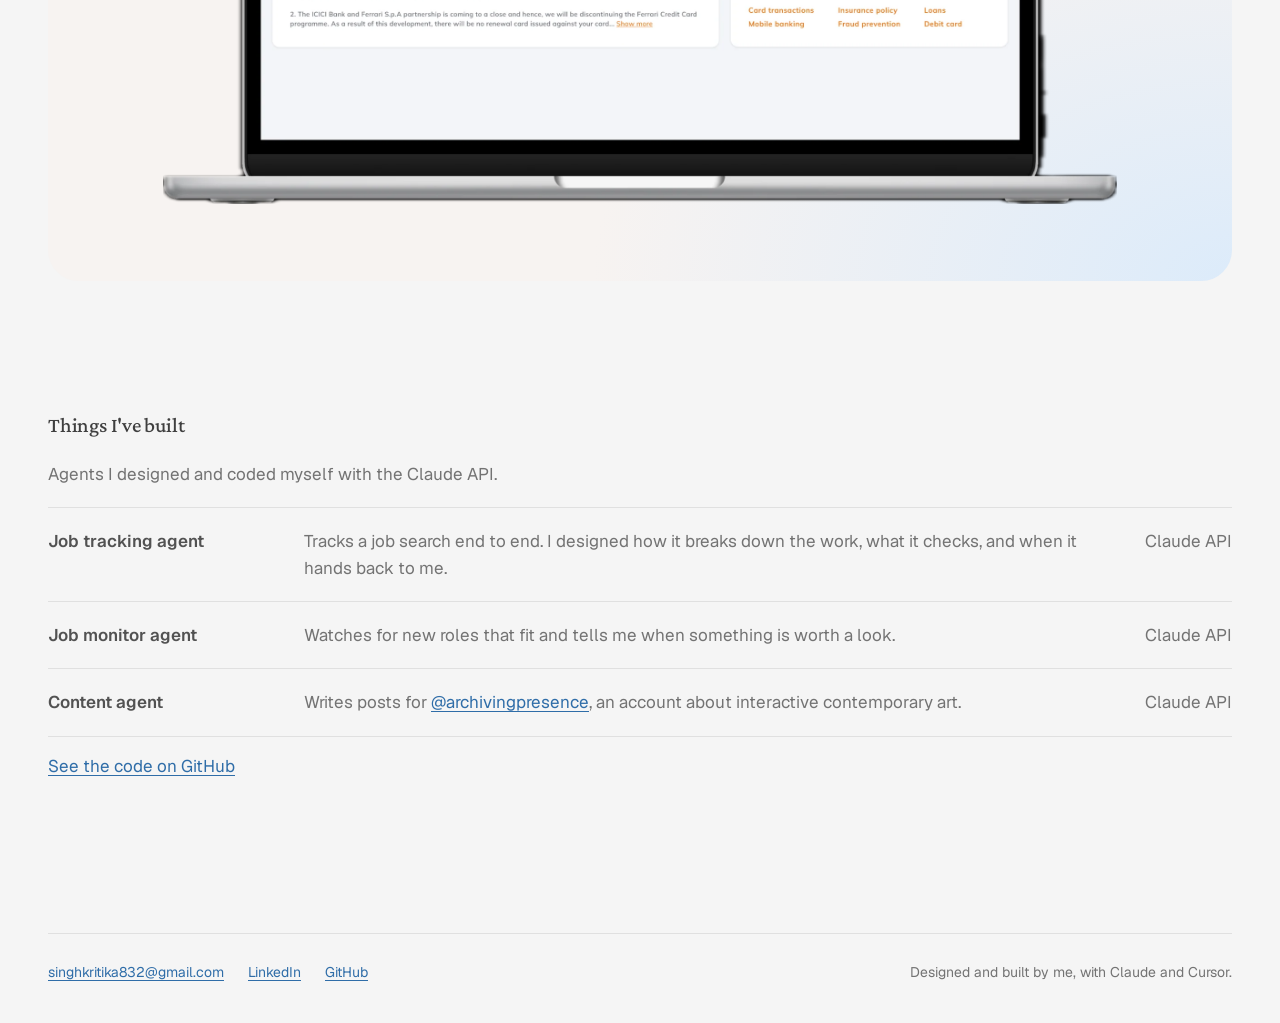
==== commit 48a63a82: "Notes: a sticky-note wall; visitors post via Netlify Forms, notes appear once approved Co-Authored-B" ====
--- a/site/index.html
+++ b/site/index.html
@@ -20,6 +20,7 @@
       <a class="name" href="/">Kritika Singh</a>
       <nav aria-label="Main">
         <a href="/" aria-current="page">Work</a>
+        <a href="notes.html">Notes</a>
         <a href="about.html">About</a>
         <a href="kritika-singh-cv.pdf">CV</a>
       </nav>
--- a/site/styles.css
+++ b/site/styles.css
@@ -457,3 +457,59 @@
   .slab-hazedawn .shot.phones img { border-radius: 14px; box-shadow: 0 0 0 1px rgba(74,52,38,.14); }
 }
 .slab + .slab { margin-top: clamp(16px, 2.5vw, 28px); }
+
+/* ---------- Notes: a wall of sticky notes ---------- */
+.sr { position: absolute; width: 1px; height: 1px; overflow: hidden; clip: rect(0 0 0 0); white-space: nowrap; }
+.hp { display: none; }
+.notes-head { padding-block: clamp(56px, 9vw, 112px) clamp(28px, 4vw, 44px); max-width: 40rem; }
+.notes-head h1 { font-family: var(--serif); font-weight: 400; font-size: clamp(2.4rem, 5.6vw, 4.2rem); line-height: 1.05; letter-spacing: -0.015em; }
+.notes-head p { color: var(--muted); font-size: var(--step-1); line-height: 1.45; margin-top: 1rem; }
+
+.wall { display: grid; grid-template-columns: repeat(auto-fill, minmax(230px, 1fr)); gap: clamp(18px, 2.4vw, 28px); align-items: start; }
+.sticky {
+  --c: #DCEBFA; margin: 0; padding: 22px 22px 18px; min-height: 220px; border-radius: 4px 4px 14px 4px;
+  background: var(--c); color: var(--ink-strong); position: relative;
+  box-shadow: 0 1px 1px rgba(0,0,0,.04), 0 10px 24px -12px rgba(60,60,60,.35);
+  transform: rotate(var(--tilt, -1.2deg)); transition: transform .25s ease, box-shadow .25s ease;
+  display: flex; flex-direction: column; gap: 12px;
+}
+.sticky::before { /* a strip of tape */
+  content: ""; position: absolute; top: -10px; left: 50%; width: 72px; height: 22px; transform: translateX(-50%) rotate(-3deg);
+  background: rgba(255,255,255,.55); border: 1px solid rgba(0,0,0,.05); border-radius: 2px;
+}
+.sticky:nth-child(3n)   { --tilt: 1.4deg; }
+.sticky:nth-child(3n+1) { --tilt: -0.8deg; }
+.sticky:nth-child(4n)   { --tilt: 2deg; }
+figure.sticky:hover { transform: rotate(0) translateY(-3px); box-shadow: 0 14px 30px -12px rgba(60,60,60,.45); }
+.sticky[data-colour="blue"]  { --c: #DCEBFA; }
+.sticky[data-colour="peach"] { --c: #FFE3D1; }
+.sticky[data-colour="mint"]  { --c: #DDF1EA; }
+.sticky[data-colour="cream"] { --c: #FBF1DC; }
+.sticky blockquote { margin: 0; font-family: var(--serif); font-size: 1.35rem; line-height: 1.3; flex: 1; }
+.sticky figcaption { color: var(--muted); font-size: var(--step--1); }
+
+.composer { --tilt: 0deg; outline: 1.5px dashed rgba(63,63,63,.35); outline-offset: -8px; }
+.composer textarea, .composer input:not([type="radio"]) {
+  font: inherit; color: var(--ink-strong); background: transparent; border: 0; resize: none; width: 100%;
+}
+.composer textarea { font-family: var(--serif); font-size: 1.35rem; line-height: 1.3; min-height: 6.5em; }
+.composer textarea:focus, .composer input:focus { outline: none; }
+.composer:focus-within { outline-color: var(--accent); }
+.composer ::placeholder { color: rgba(63,63,63,.5); }
+.composer-row { display: flex; align-items: center; gap: 8px; border-top: 1px solid rgba(63,63,63,.15); padding-top: 10px; }
+.composer-row input { font-size: var(--step--1); }
+.count { color: var(--muted); font-size: 12px; font-variant-numeric: tabular-nums; }
+.colours { border: 0; margin: 0; padding: 0; display: flex; gap: 8px; }
+.colours input { position: absolute; opacity: 0; }
+.colours .sw { display: block; width: 22px; height: 22px; border-radius: 50%; border: 1.5px solid rgba(63,63,63,.25); cursor: inherit; }
+.colours input:checked + .sw { border-color: var(--ink-strong); box-shadow: 0 0 0 2px var(--c); }
+.colours input:focus-visible + .sw { outline: 2px solid var(--accent); outline-offset: 2px; }
+.sw-blue { background: #DCEBFA; } .sw-peach { background: #FFE3D1; } .sw-mint { background: #DDF1EA; } .sw-cream { background: #FBF1DC; }
+.composer button {
+  align-self: flex-start; font: inherit; font-size: var(--step--1); padding: 9px 18px; border-radius: 999px;
+  border: 0; background: var(--ink-strong); color: #fff;
+}
+.composer button:disabled { opacity: .5; }
+.note-status { margin: 0; font-size: var(--step--1); color: var(--ink); }
+.note-status:empty { display: none; }
+@media (prefers-reduced-motion: reduce) { .sticky { transition: none; } }
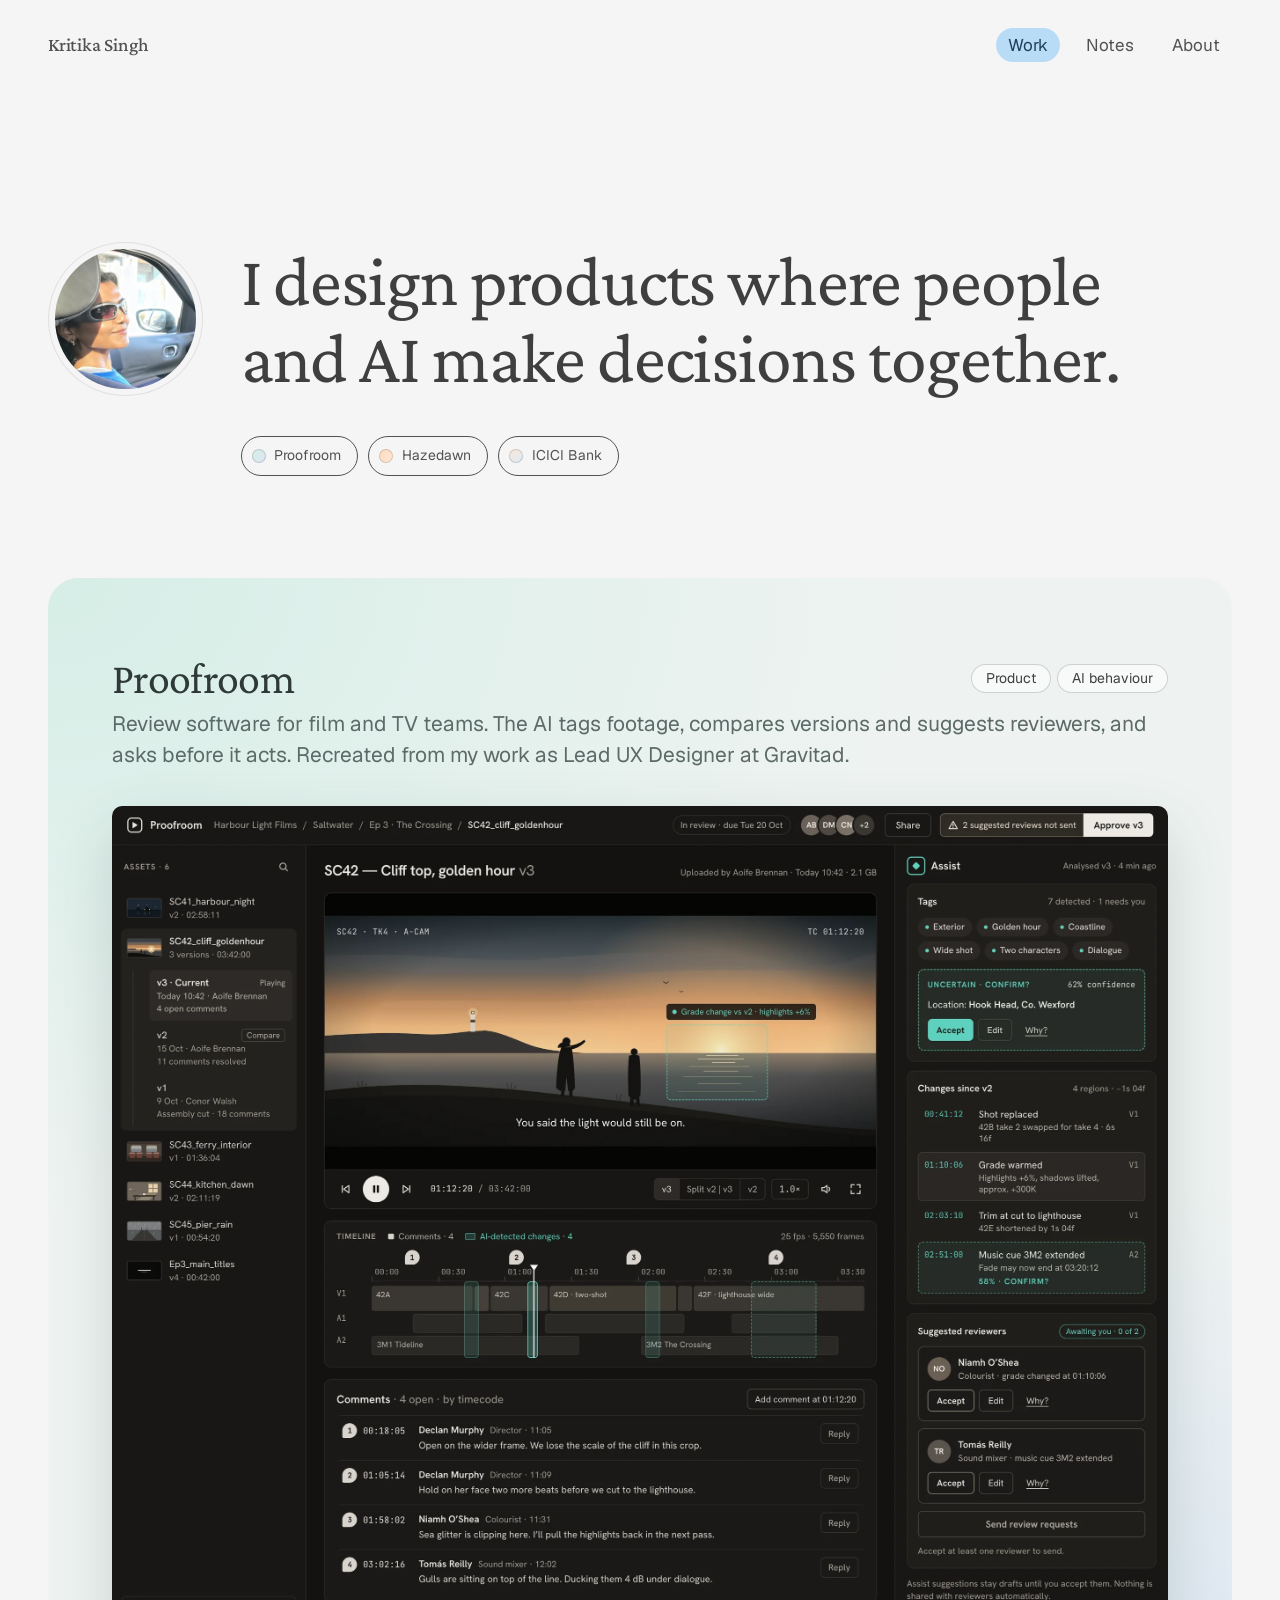
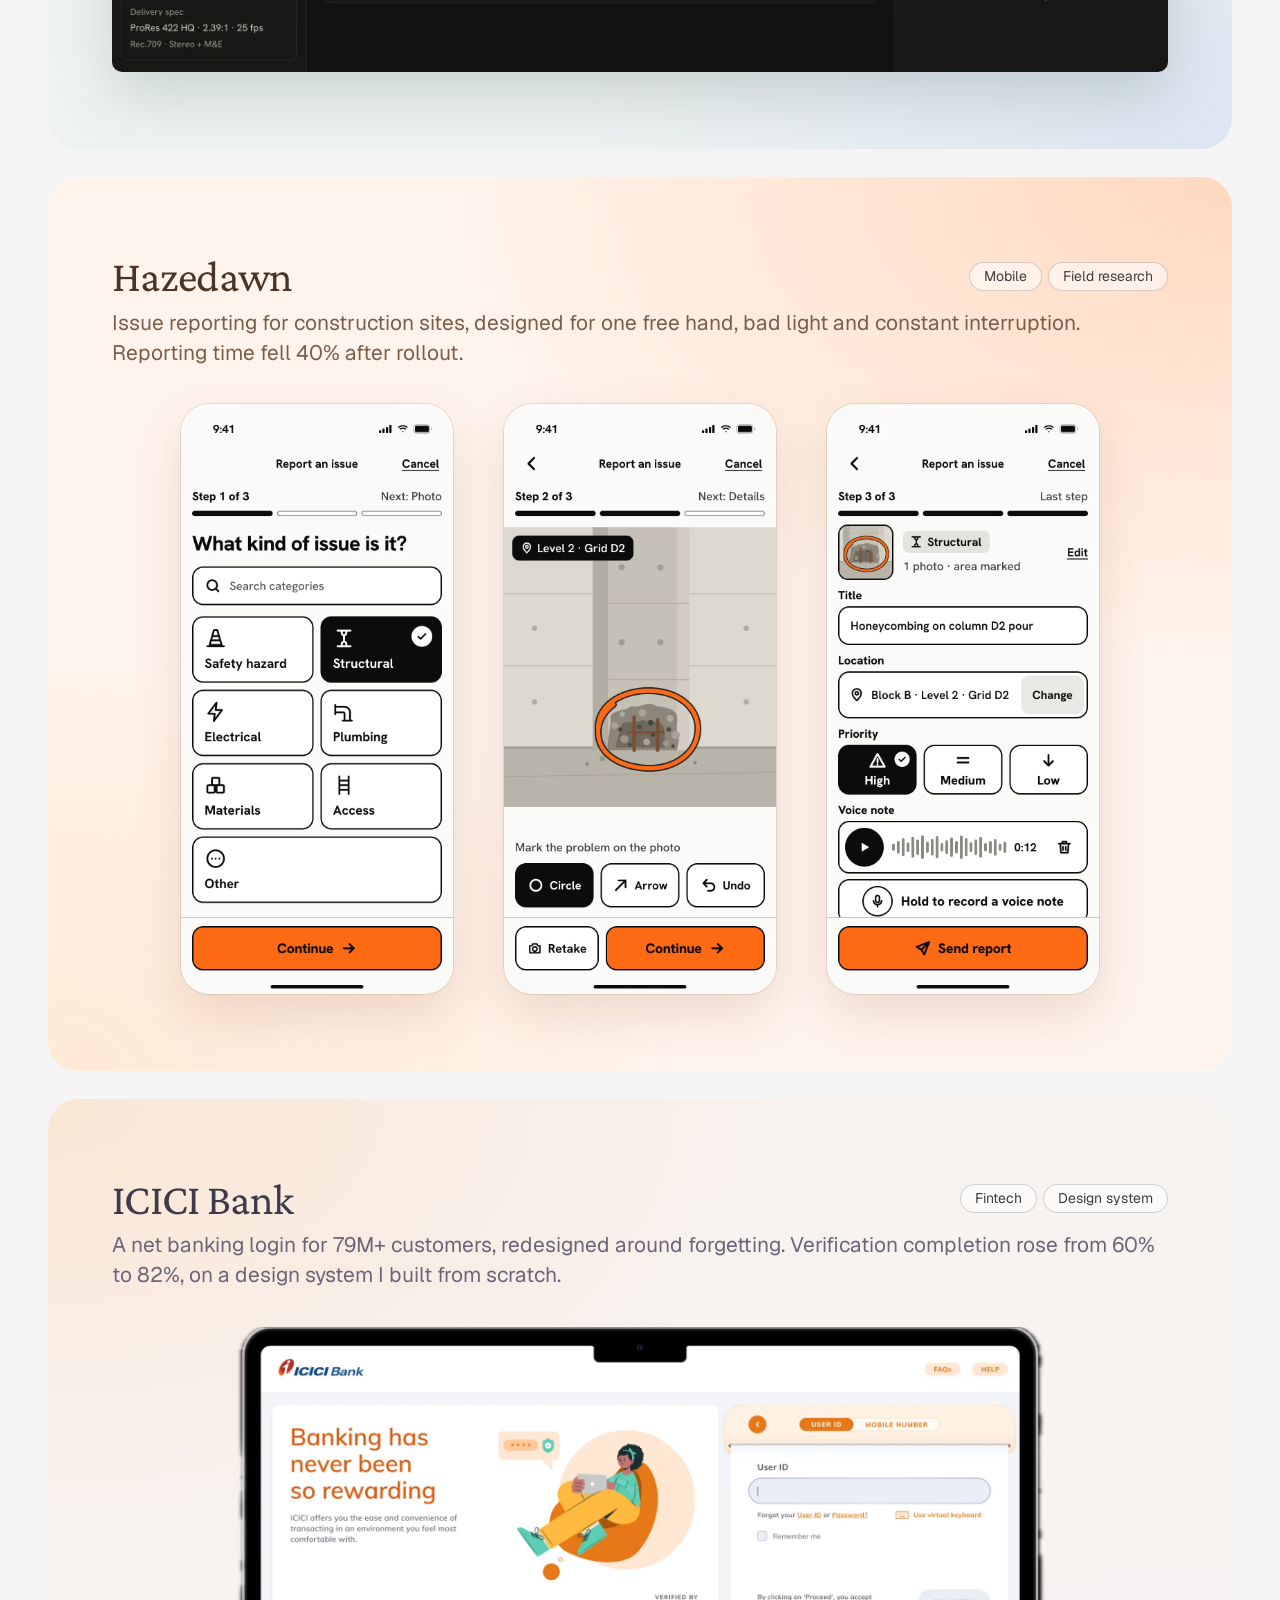
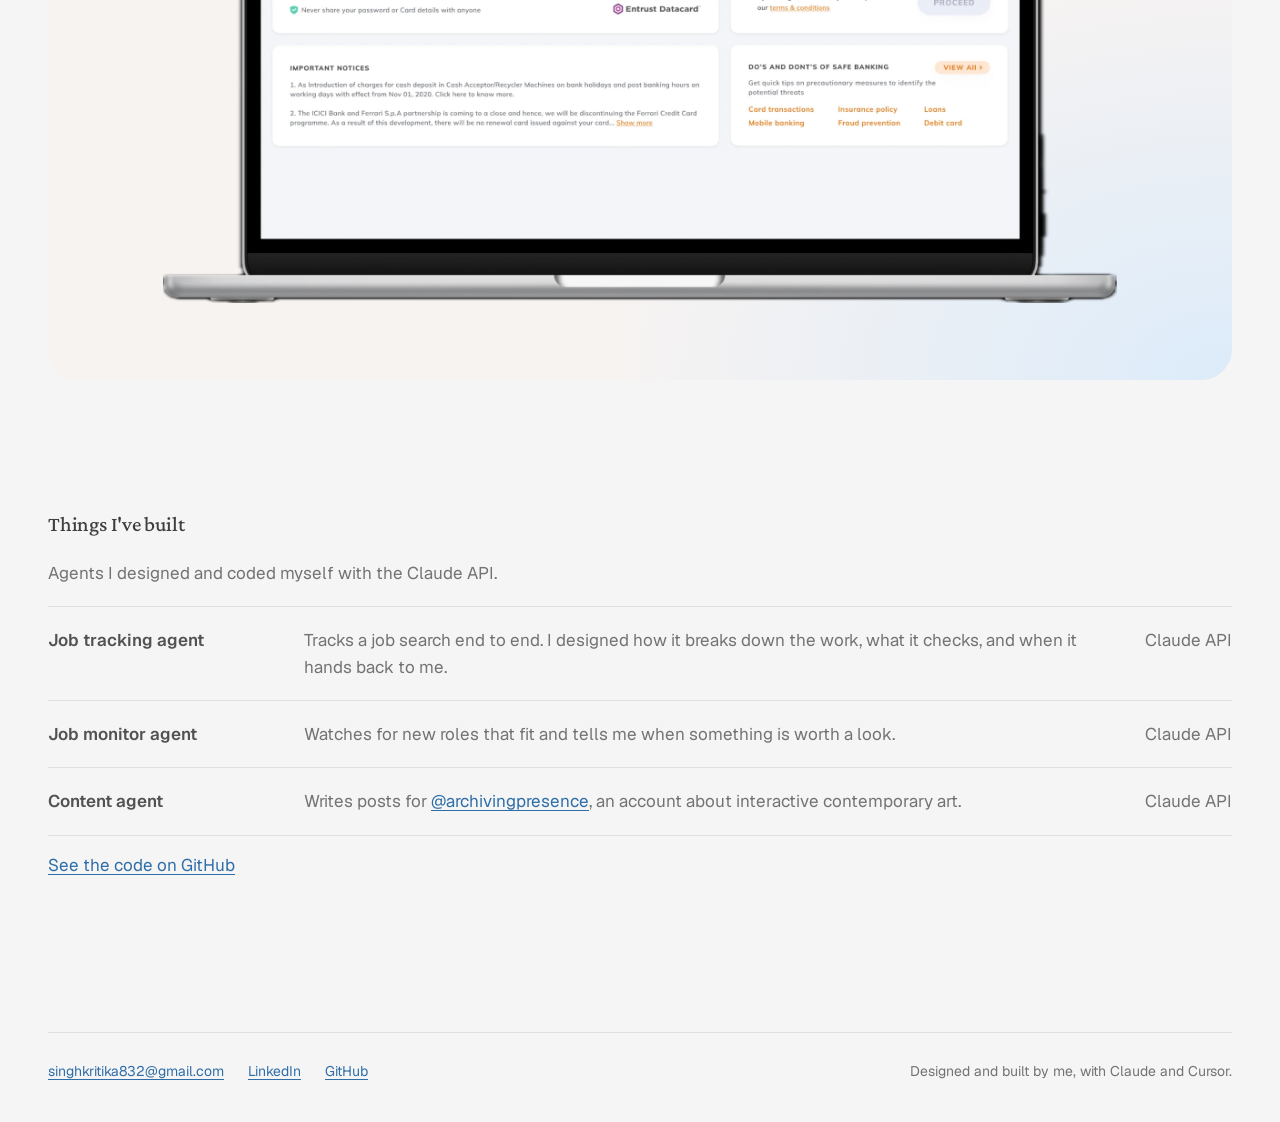
==== commit 9ec1e4c3: "Menu: remove CV link Co-Authored-By: Claude Opus 5.5 <noreply@anthropic.com> Claude-Session: https:/" ====
--- a/site/index.html
+++ b/site/index.html
@@ -22,7 +22,6 @@
         <a href="/" aria-current="page">Work</a>
         <a href="notes.html">Notes</a>
         <a href="about.html">About</a>
-        <a href="kritika-singh-cv.pdf">CV</a>
       </nav>
     </header>
 
--- a/site/styles.css
+++ b/site/styles.css
@@ -513,3 +513,13 @@
 .note-status { margin: 0; font-size: var(--step--1); color: var(--ink); }
 .note-status:empty { display: none; }
 @media (prefers-reduced-motion: reduce) { .sticky { transition: none; } }
+.intro-side { padding-top: clamp(96px, 14vw, 200px); padding-bottom: clamp(64px, 8vw, 112px); }
+
+/* Current page in the menu: a baby blue pill */
+.site-head nav { align-items: center; }
+.site-head nav a { padding: 4px 12px; border-radius: 999px; }
+.site-head nav a[aria-current="page"] { background: var(--baby); color: #1E3F5E; text-decoration: none; }
+.site-head nav a[aria-current="page"]:hover { color: #1E3F5E; }
+.site-head nav { gap: clamp(4px, 1.2vw, 14px); }
+.site-head .name { margin-right: auto; }
+@media (max-width: 420px) { .site-head nav a { padding: 4px 8px; } }
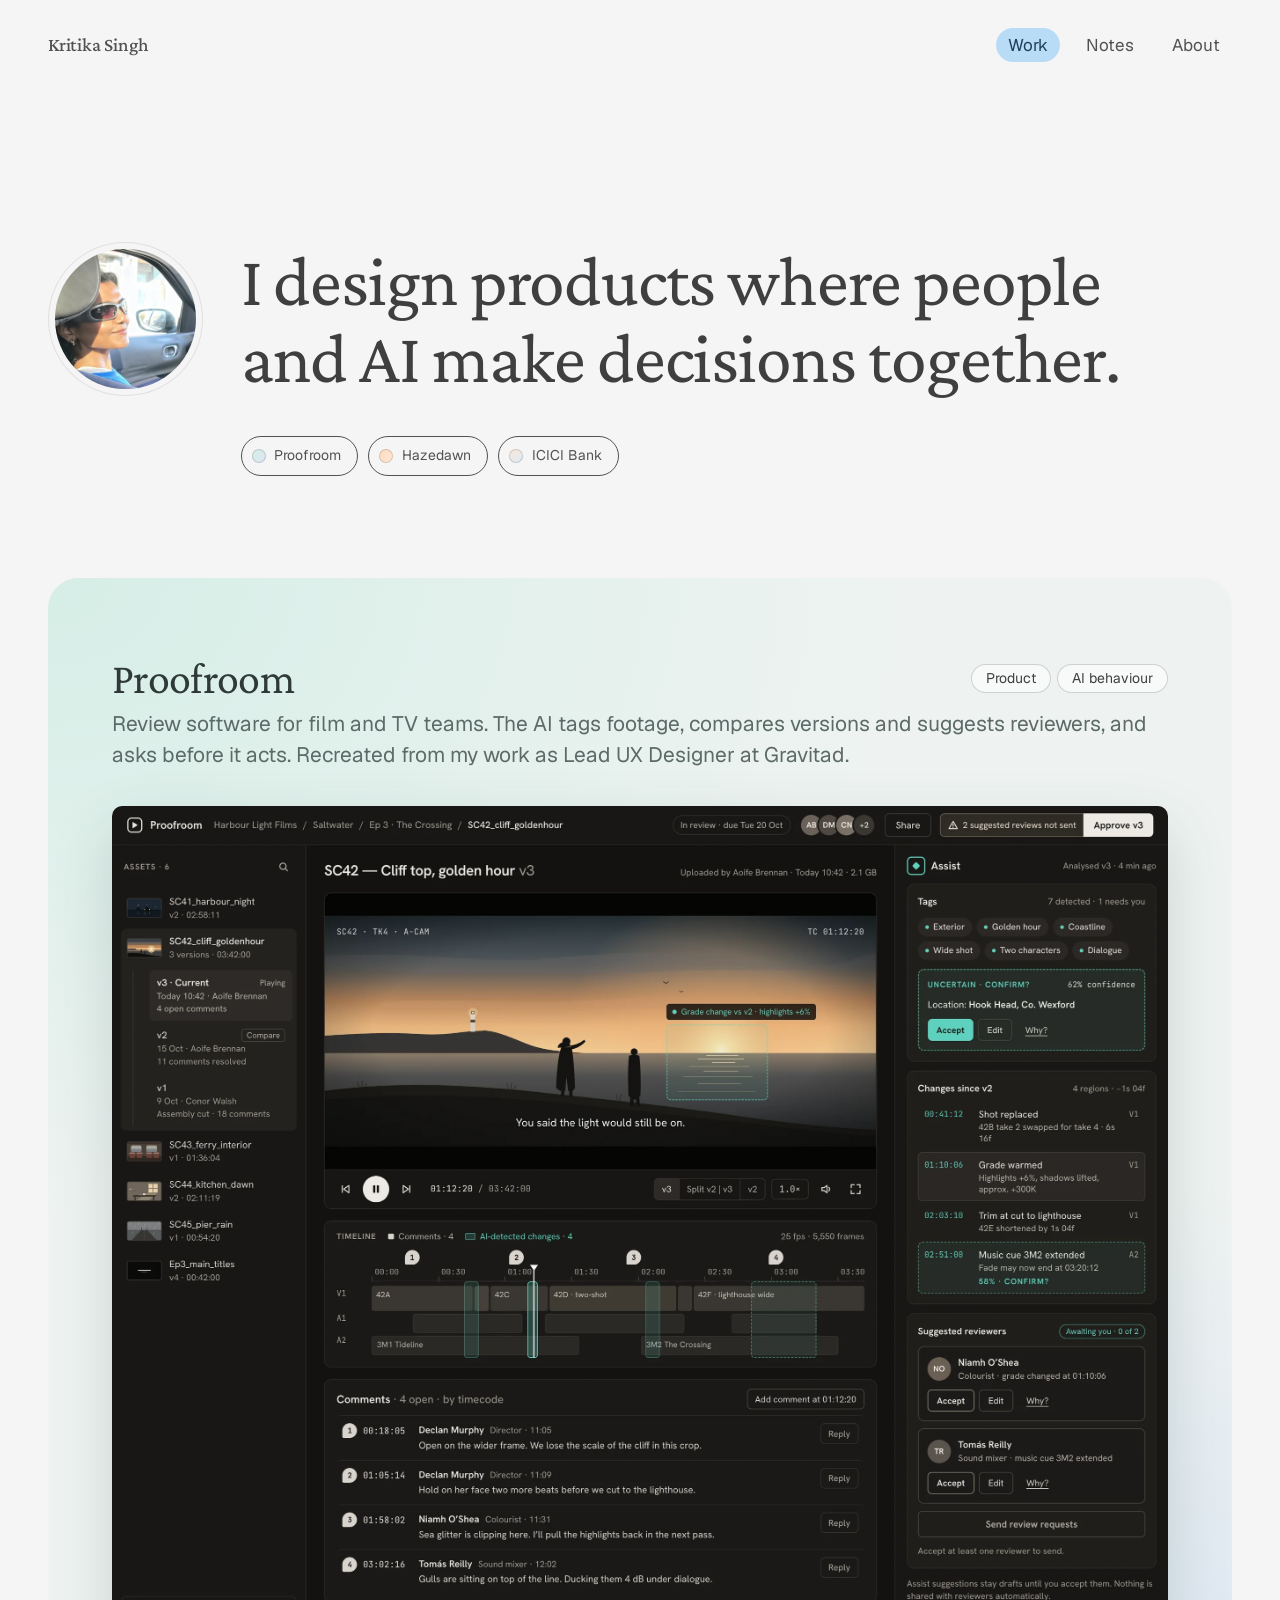
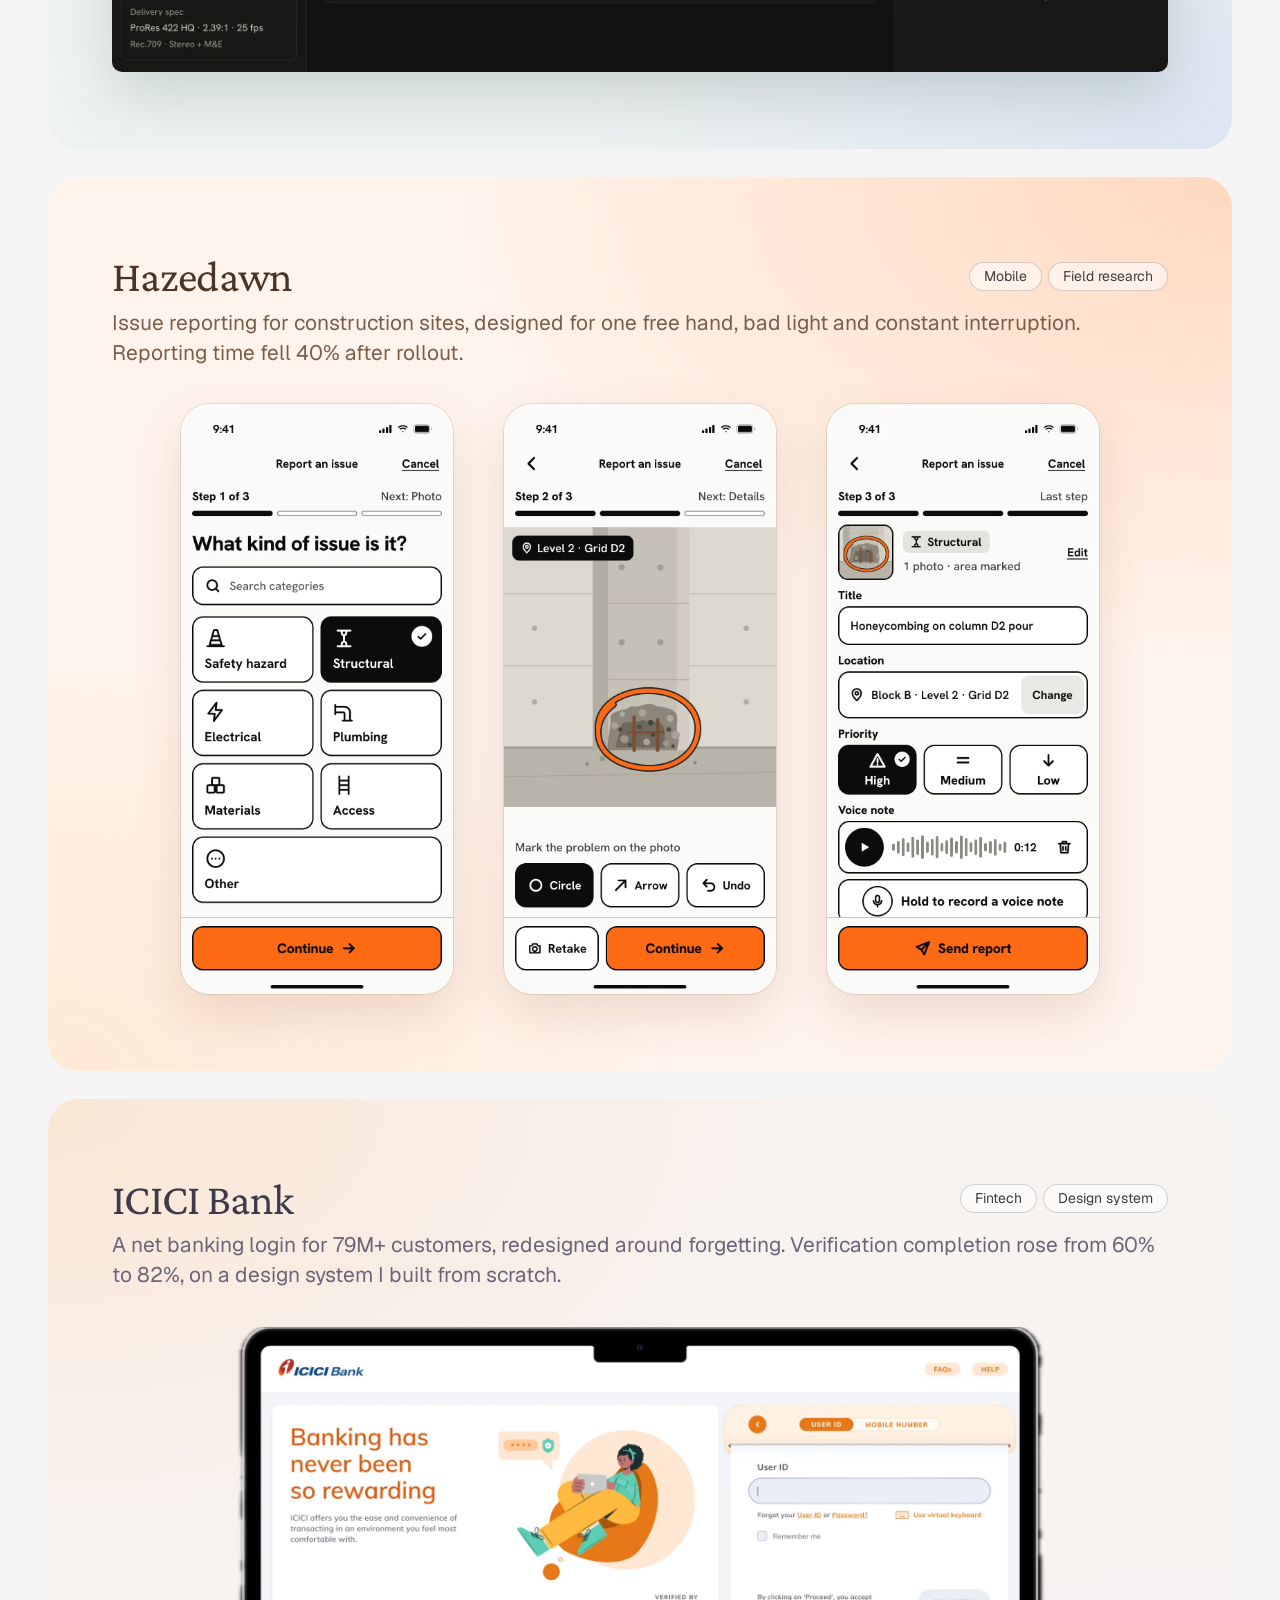
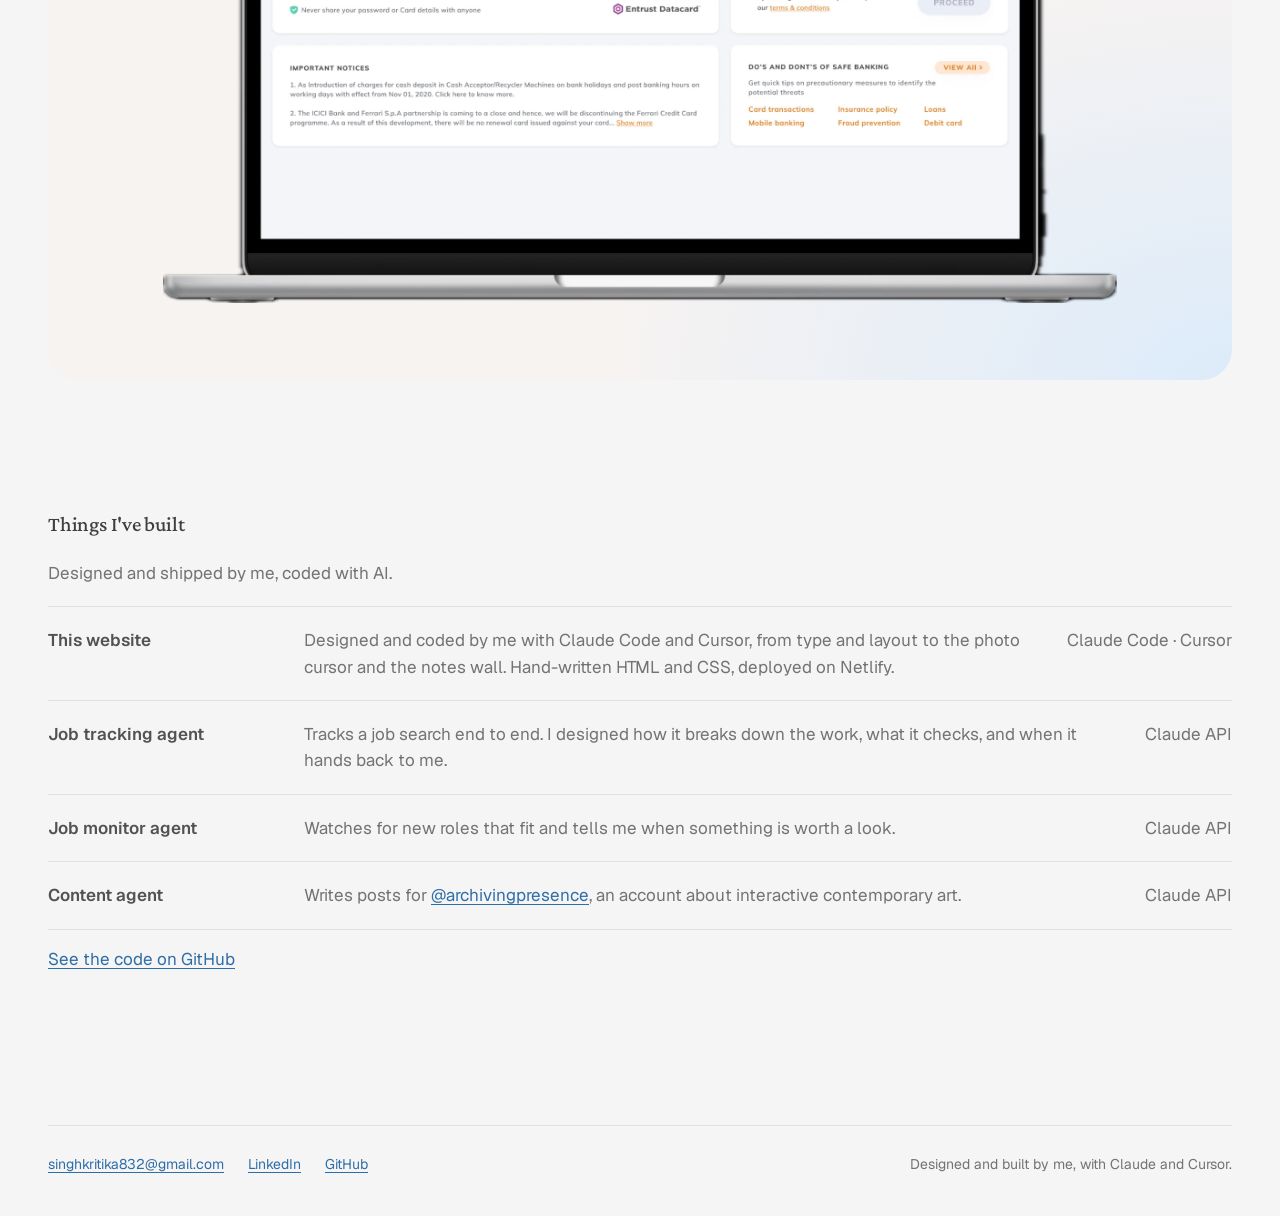
==== commit cf579d45: "Show this site as something I built; move Hazedawn WhatsApp proof up Co-Authored-By: Claude Opus 5.5" ====
--- a/site/index.html
+++ b/site/index.html
@@ -77,8 +77,13 @@
 
       <section class="section" aria-labelledby="built">
         <h2 id="built" class="built-head">Things I've built</h2>
-        <p class="built-sub">Agents I designed and coded myself with the Claude API.</p>
+        <p class="built-sub">Designed and shipped by me, coded with AI.</p>
         <ul class="rows">
+          <li>
+            <span class="title">This website</span>
+            <span class="desc">Designed and coded by me with Claude Code and Cursor, from type and layout to the photo cursor and the notes wall. Hand-written HTML and CSS, deployed on Netlify.</span>
+            <span class="when">Claude Code · Cursor</span>
+          </li>
           <li>
             <span class="title">Job tracking agent</span>
             <span class="desc">Tracks a job search end to end. I designed how it breaks down the work, what it checks, and when it hands back to me.</span>
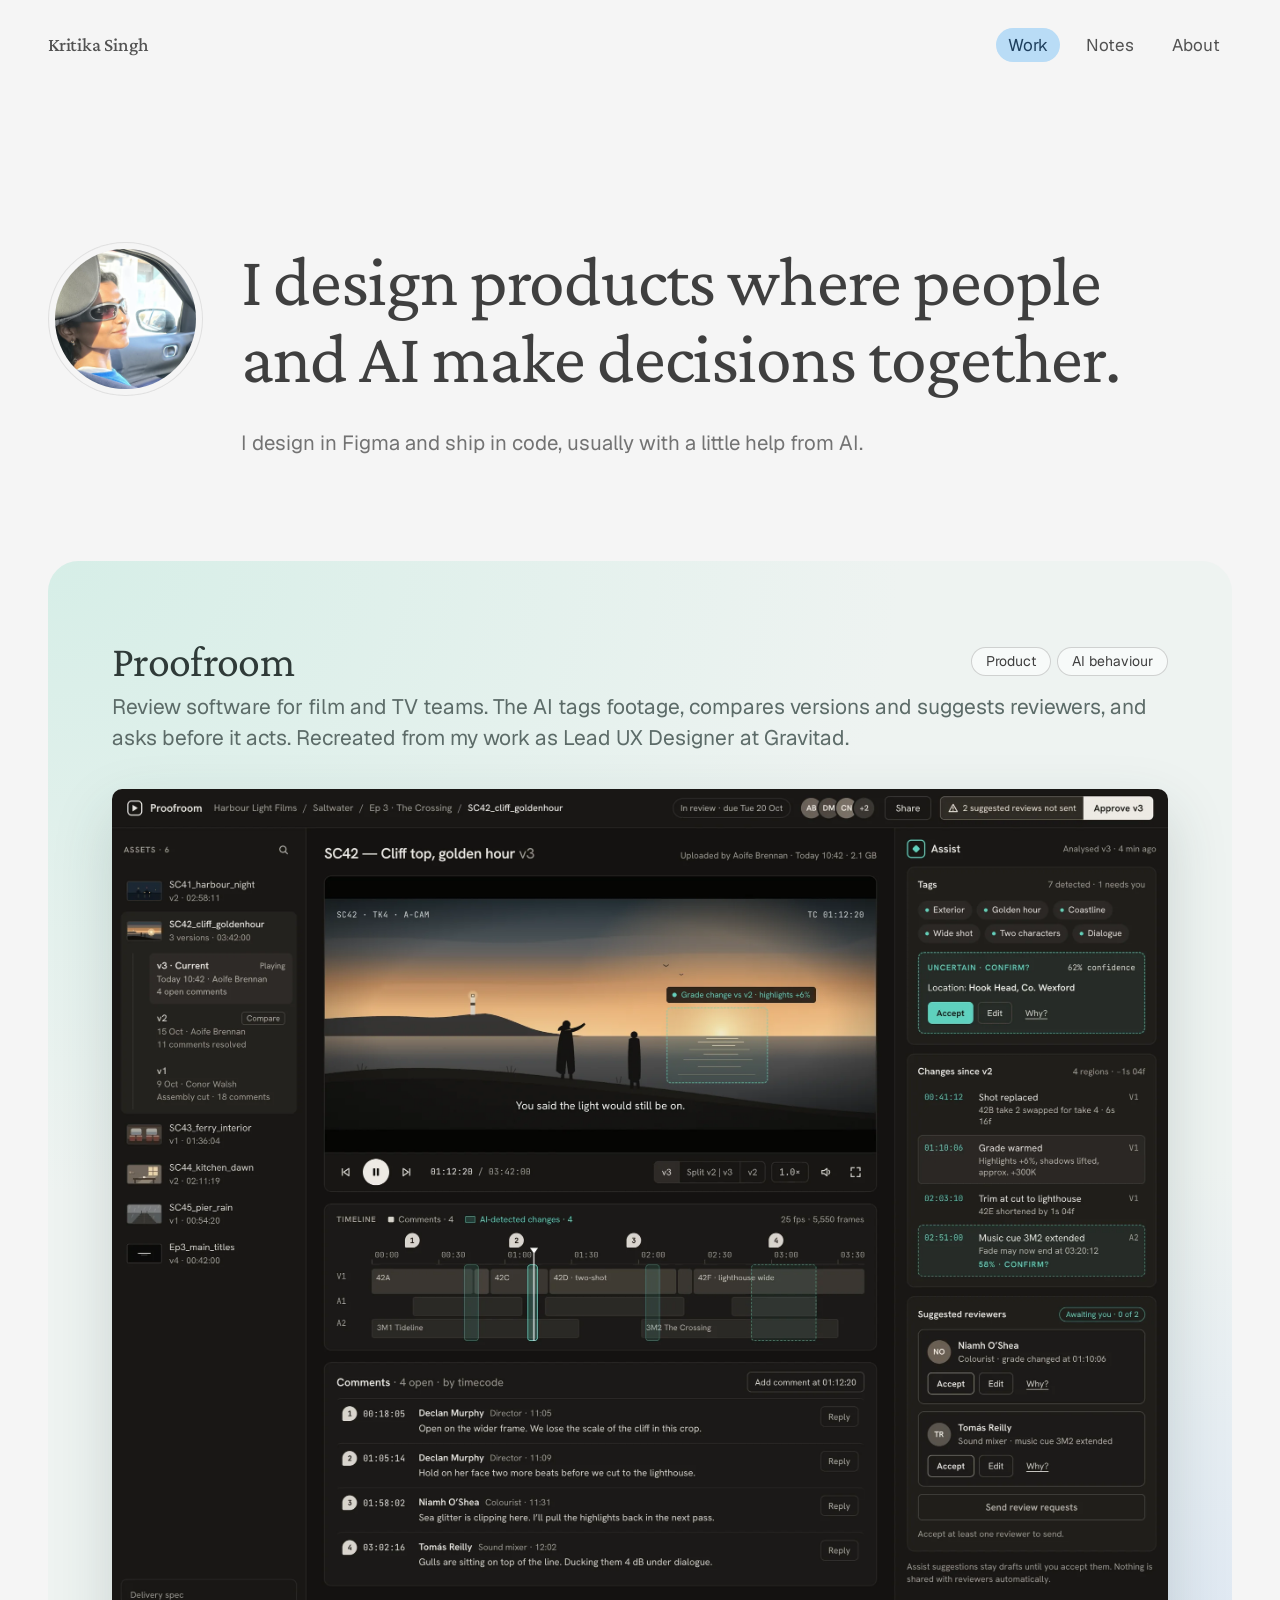
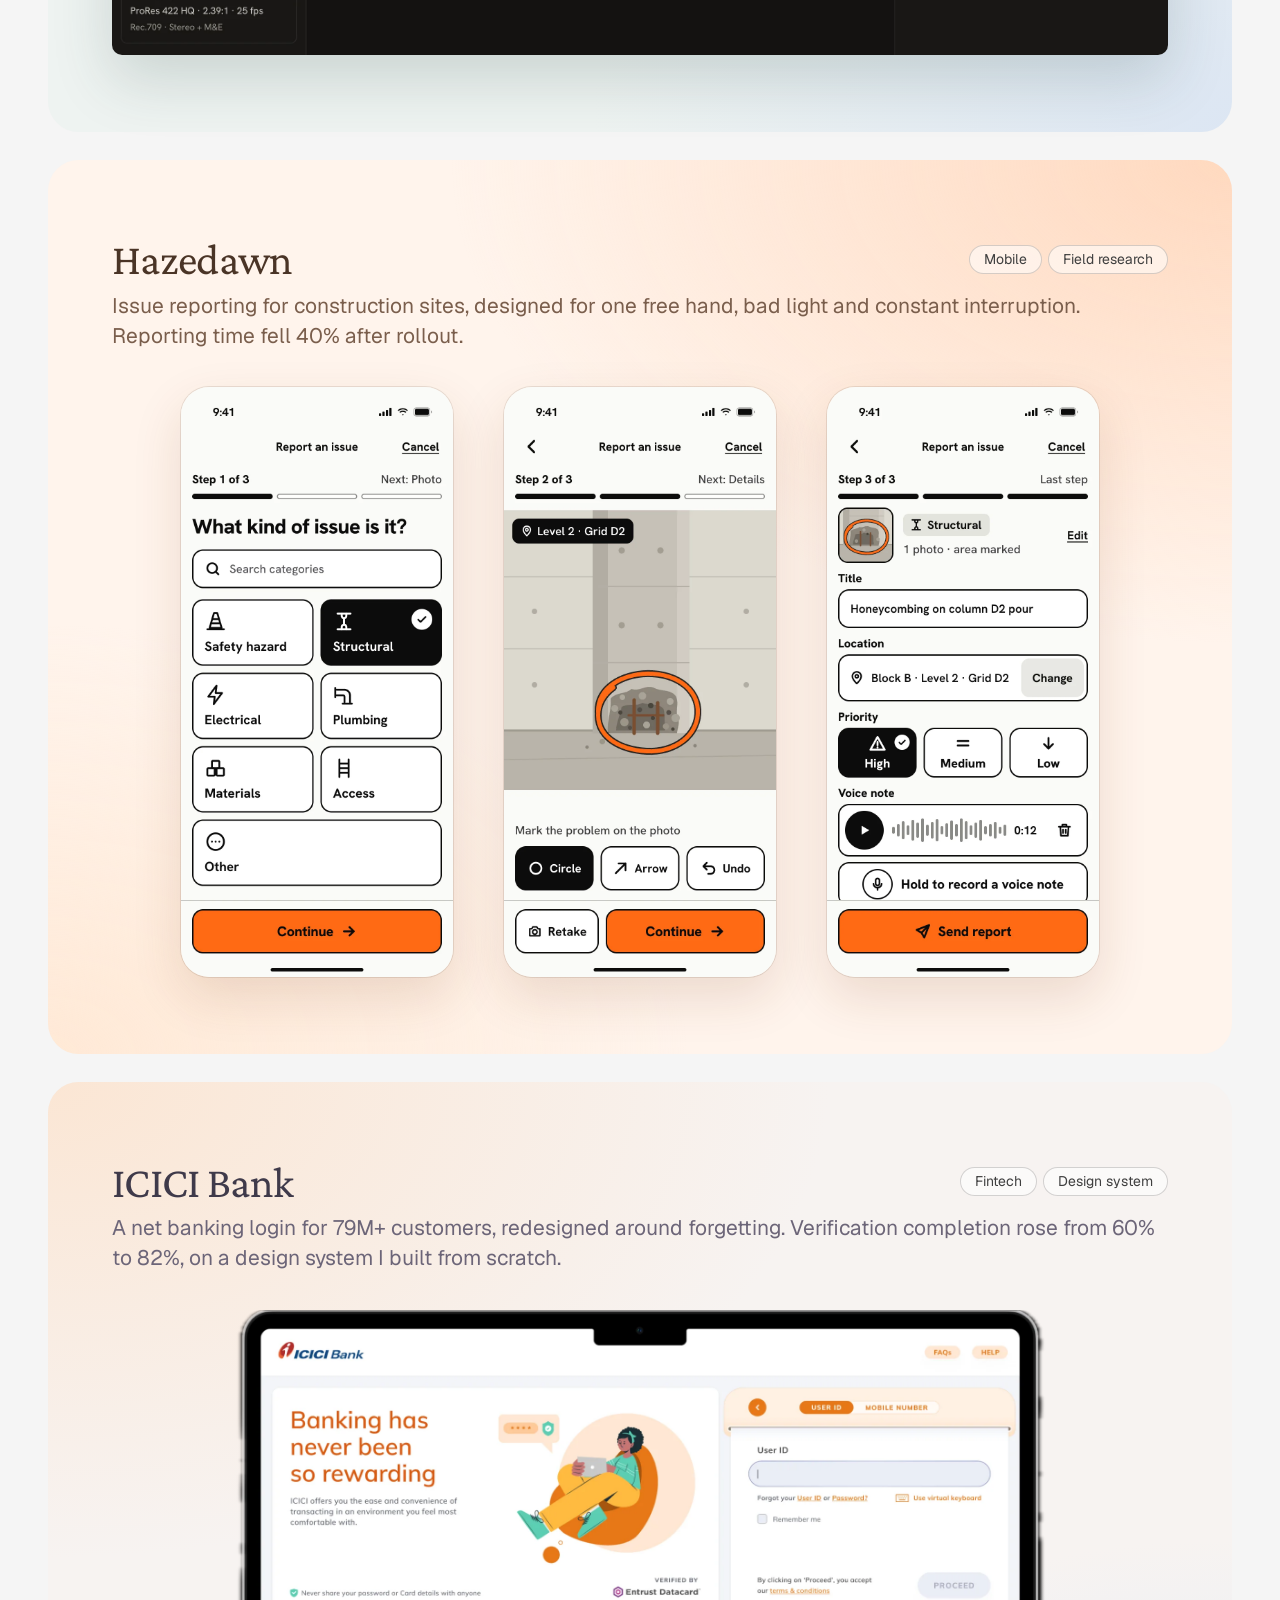
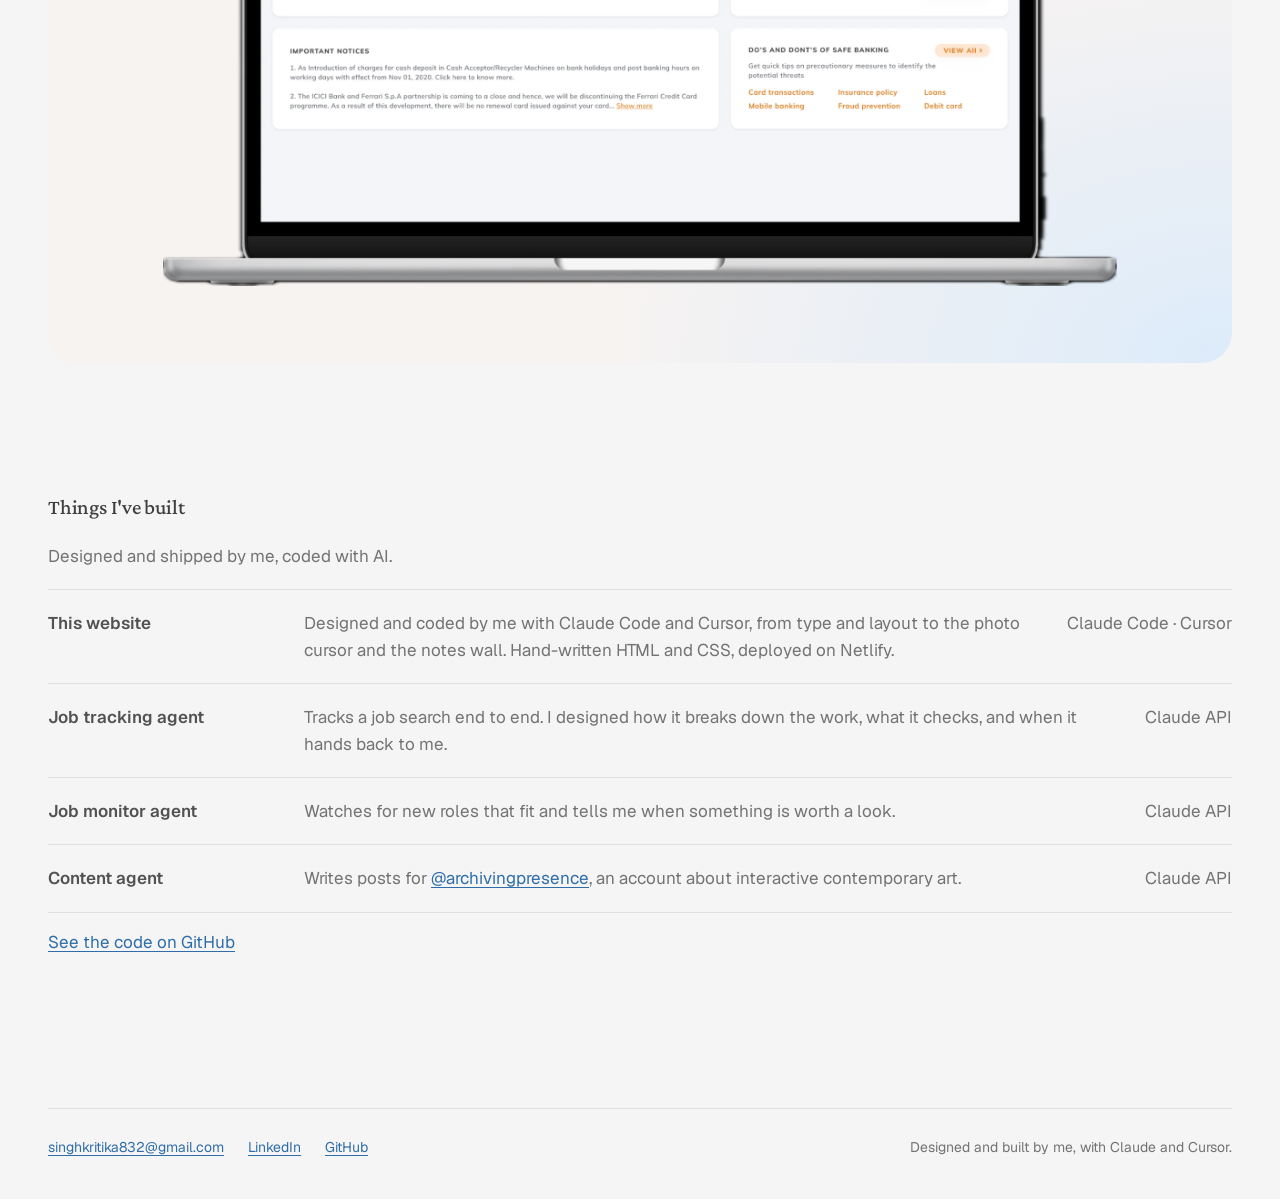
==== commit b6f42629: "Hero: replace case-study capsules with a sub-line Co-Authored-By: Claude Opus 5.5 <noreply@anthropic" ====
--- a/site/index.html
+++ b/site/index.html
@@ -30,11 +30,7 @@
         <img class="portrait" src="img/kritika.webp" width="640" height="640" alt="Kritika Singh, smiling in sunglasses in the front seat of a car on a sunny day.">
         <div class="intro-text">
           <h1 class="hero-line">I design products where people and AI make decisions together.</h1>
-          <ul class="index" aria-label="Case studies">
-            <li><a href="proofroom.html"><i style="background:linear-gradient(135deg,#D6EEE7,#DCE6F3)"></i>Proofroom</a></li>
-            <li><a href="hazedawn.html"><i style="background:linear-gradient(135deg,#FFD9BF,#FFE9D6)"></i>Hazedawn</a></li>
-            <li><a href="icici.html"><i style="background:linear-gradient(135deg,#FBE6D4,#DCEBFA)"></i>ICICI Bank</a></li>
-          </ul>
+          <p class="hero-sub">I design in Figma and ship in code, usually with a little help from AI.</p>
         </div>
       </section>
 
--- a/site/styles.css
+++ b/site/styles.css
@@ -523,3 +523,6 @@
 .site-head nav { gap: clamp(4px, 1.2vw, 14px); }
 .site-head .name { margin-right: auto; }
 @media (max-width: 420px) { .site-head nav a { padding: 4px 8px; } }
+
+/* Hero sub-line */
+.intro-side .hero-sub { margin: clamp(20px, 3vw, 32px) 0 0; max-width: 46ch; font-size: clamp(1.1rem, 1.6vw, 1.35rem); line-height: 1.5; color: var(--muted); }
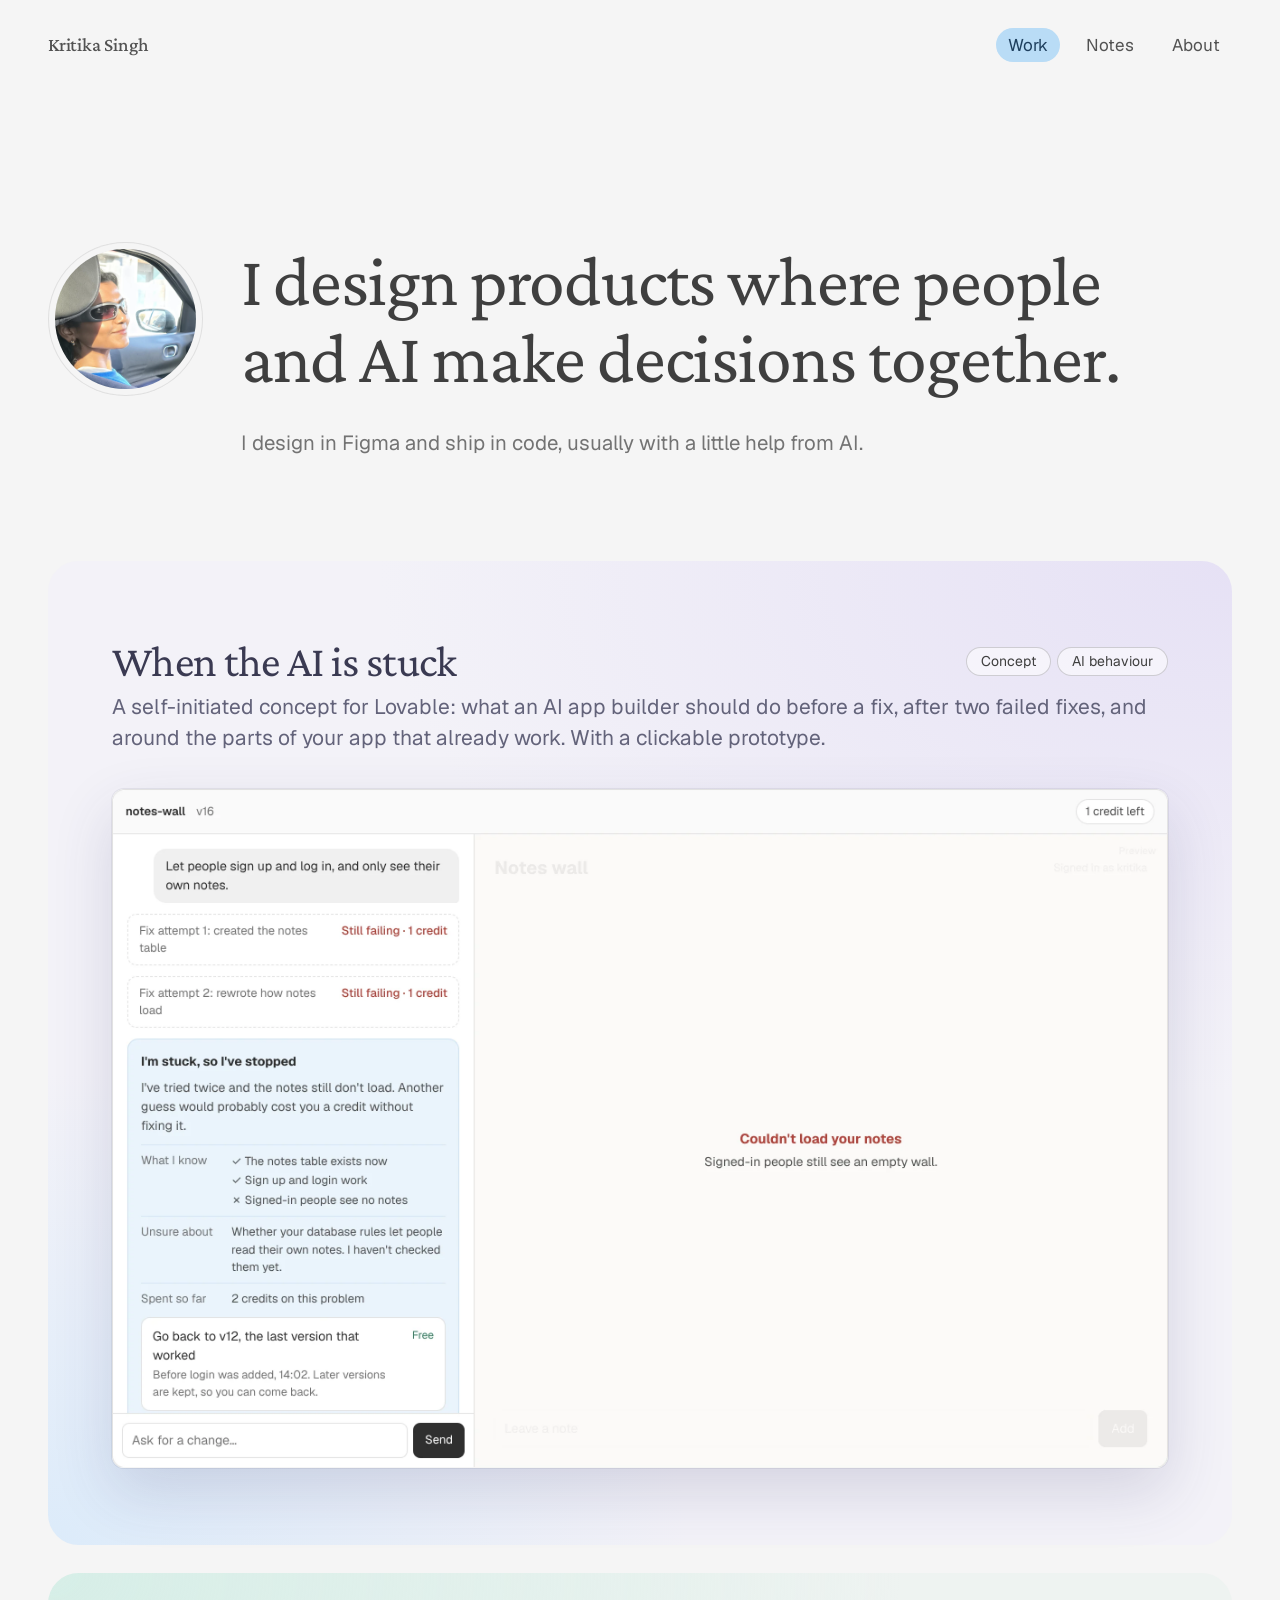
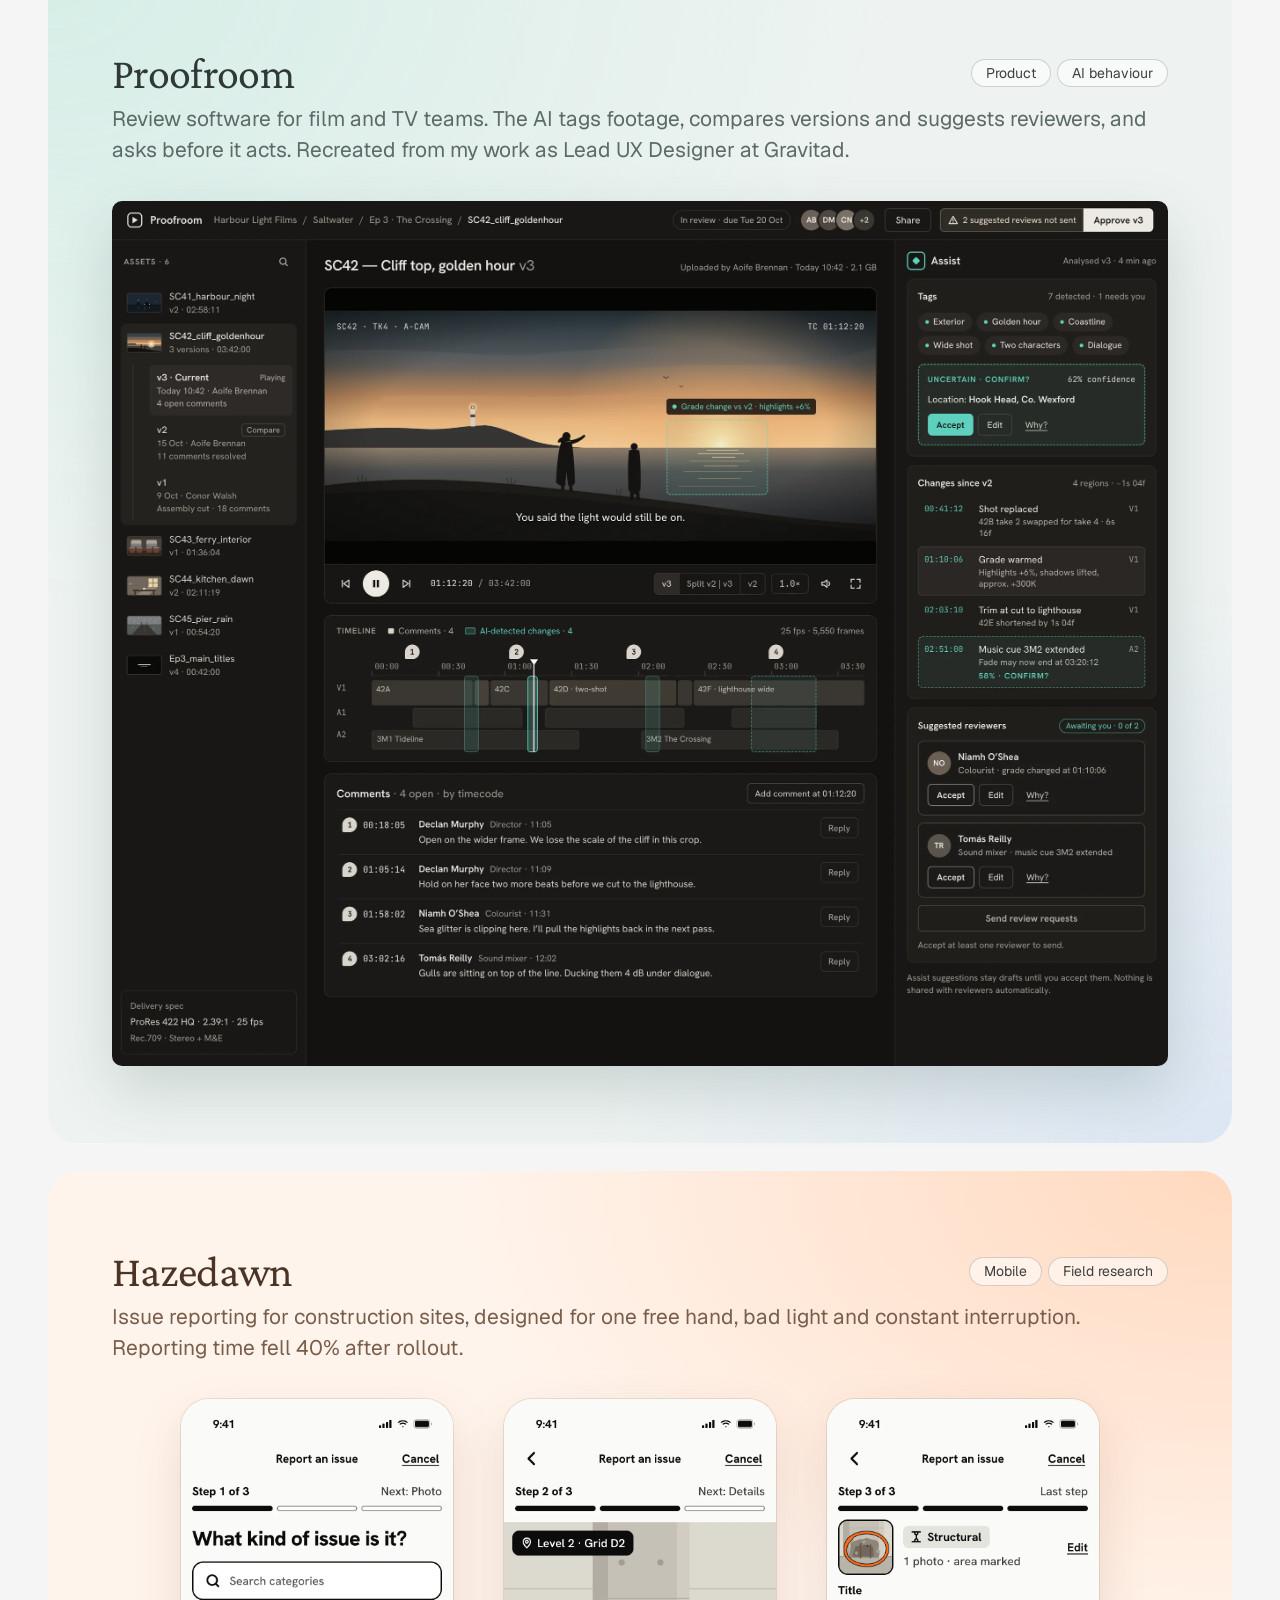
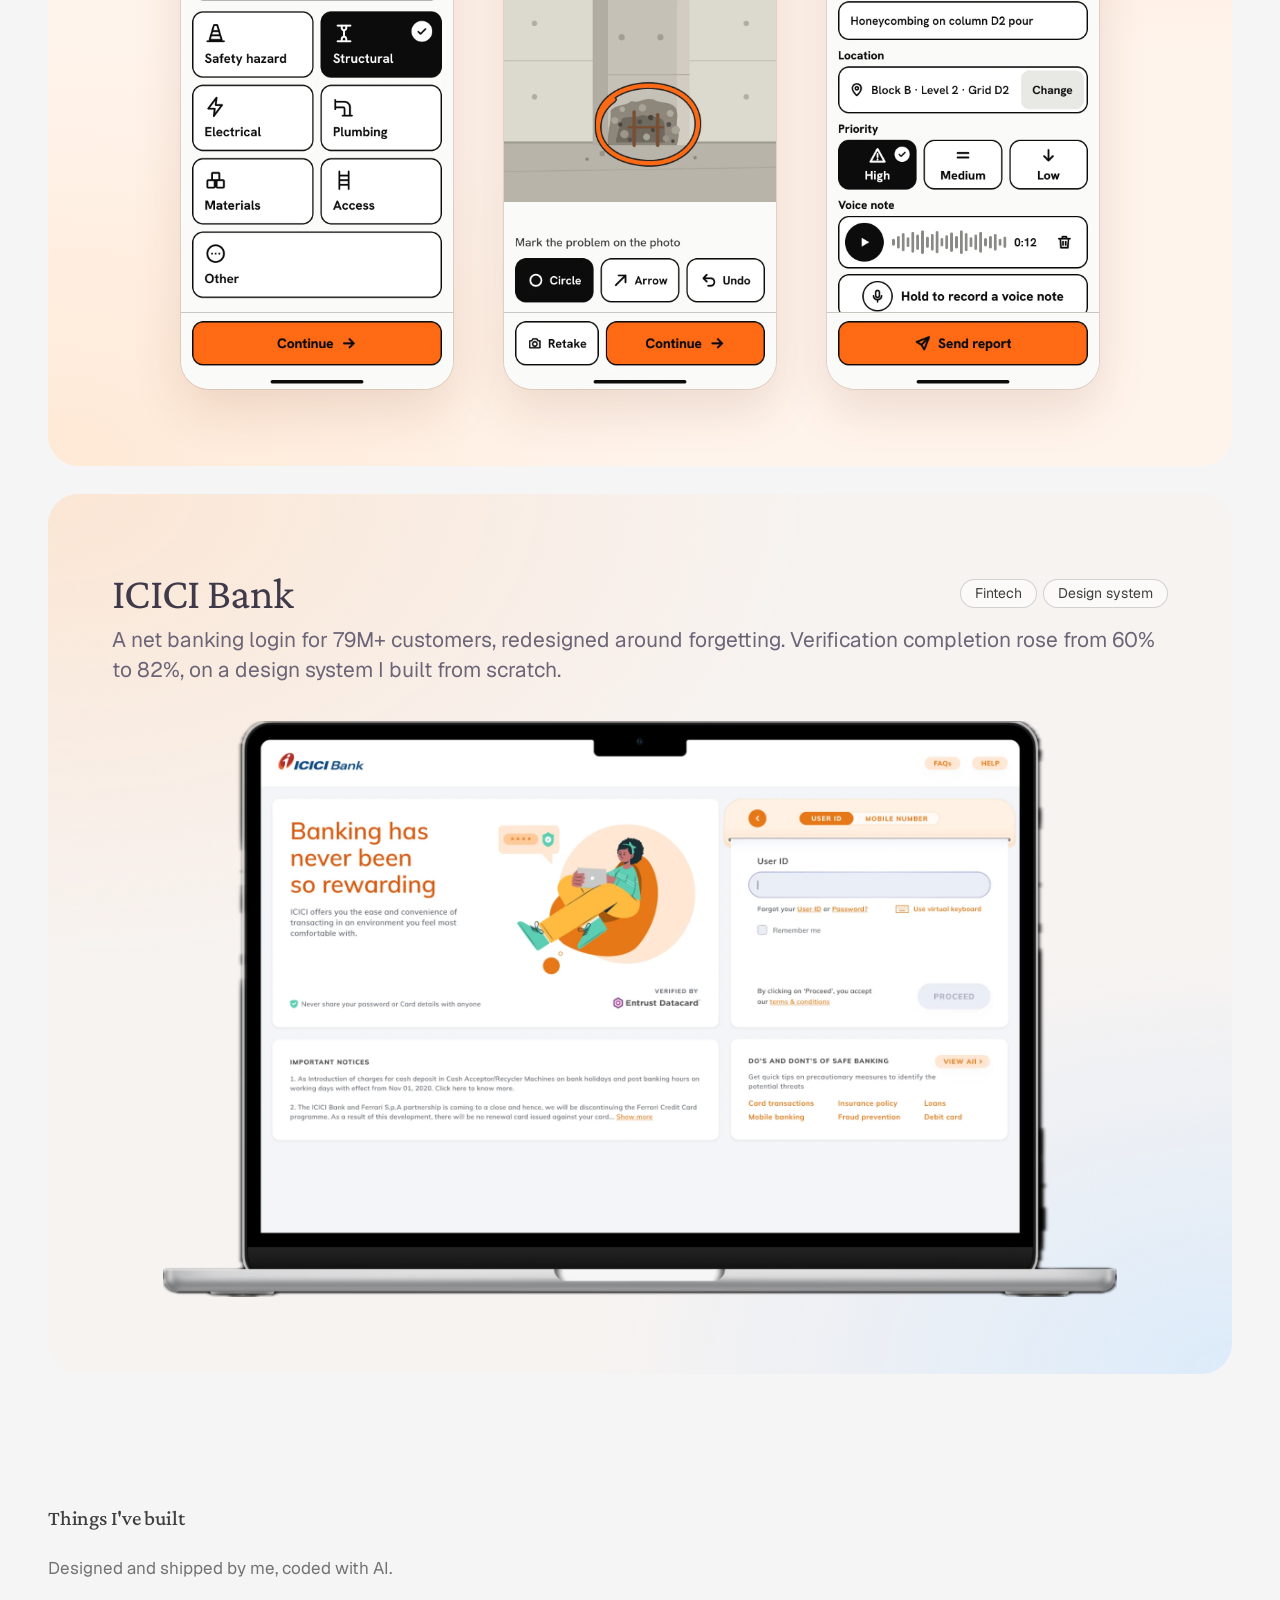
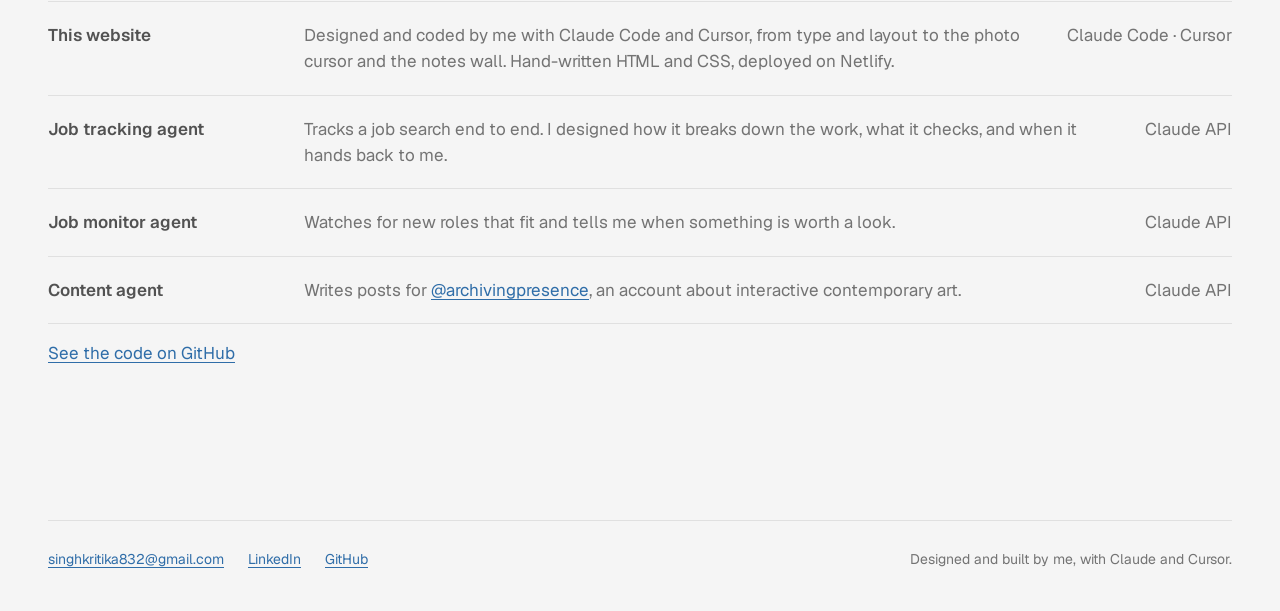
==== commit cbba7e67: "Add 'When the AI is stuck' concept with clickable prototype Co-Authored-By: Claude Opus 5.5 <noreply" ====
--- a/site/index.html
+++ b/site/index.html
@@ -33,6 +33,17 @@
           <p class="hero-sub">I design in Figma and ship in code, usually with a little help from AI.</p>
         </div>
       </section>
+
+      <a class="feature slab slab-stuck" href="stuck.html">
+        <div class="shot" aria-hidden="true">
+          <img src="img/stuck-card.webp" width="2336" height="1502" alt="">
+        </div>
+        <div class="feature-meta">
+          <h2>When the AI is stuck</h2>
+          <span class="tags"><span class="kind">Concept</span><span class="kind">AI behaviour</span></span>
+          <p>A self-initiated concept for Lovable: what an AI app builder should do before a fix, after two failed fixes, and around the parts of your app that already work. With a clickable prototype.</p>
+        </div>
+      </a>
 
       <a class="feature slab slab-proofroom" href="proofroom.html">
         <div class="shot">
--- a/site/styles.css
+++ b/site/styles.css
@@ -526,3 +526,14 @@
 
 /* Hero sub-line */
 .intro-side .hero-sub { margin: clamp(20px, 3vw, 32px) 0 0; max-width: 46ch; font-size: clamp(1.1rem, 1.6vw, 1.35rem); line-height: 1.5; color: var(--muted); }
+
+/* Concept card: lilac to baby blue */
+.slab-stuck {
+  --slab-ink: #3A3A52; --slab-muted: #63637A; --slab-line: #3A3A52;
+  background:
+    radial-gradient(120% 90% at 100% 0%, #E6E1F5 0%, rgba(230,225,245,0) 60%),
+    radial-gradient(90% 80% at 0% 100%, #DCEBFA 0%, rgba(220,235,250,0) 60%),
+    #F3F2F8;
+}
+.slab-stuck .shot { background: none; }
+.slab-stuck .shot img { border-radius: 12px; box-shadow: 0 0 0 1px rgba(58,58,82,.08), 0 24px 60px rgba(58,58,110,.16); }
